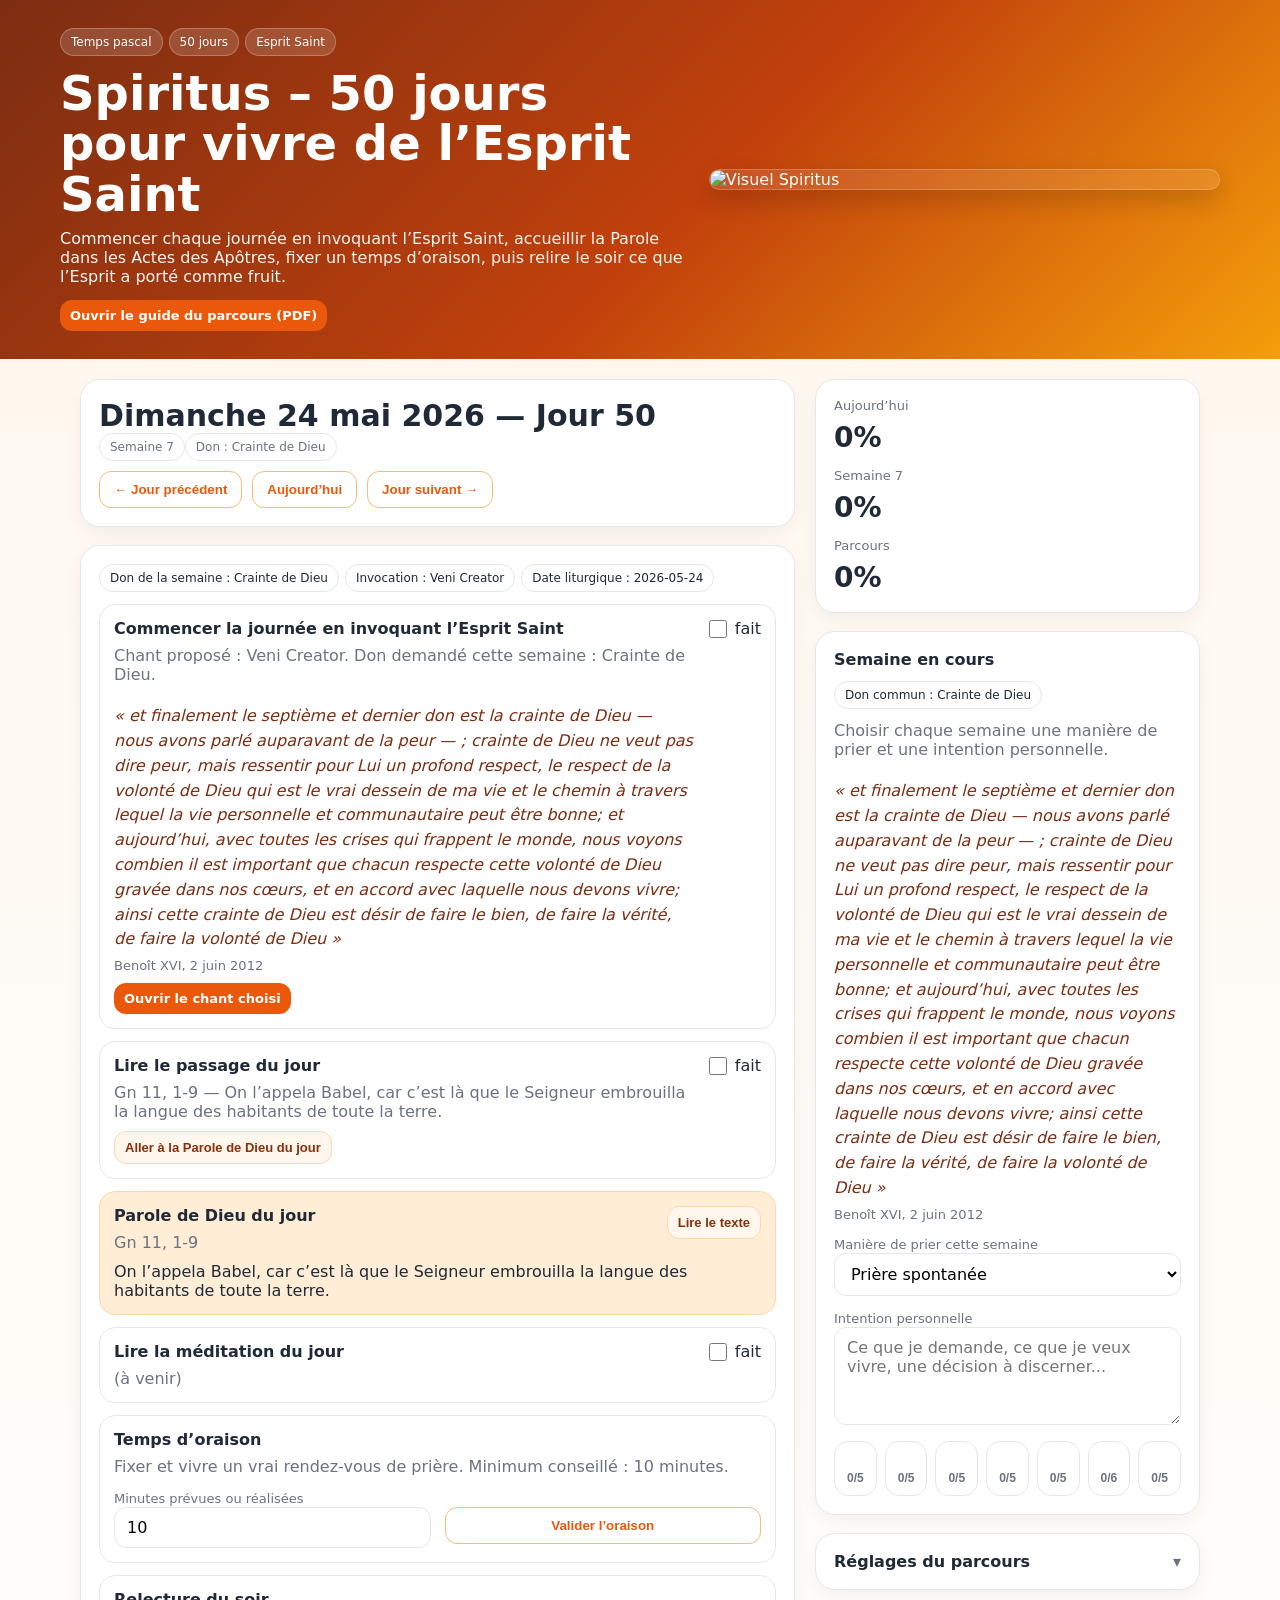
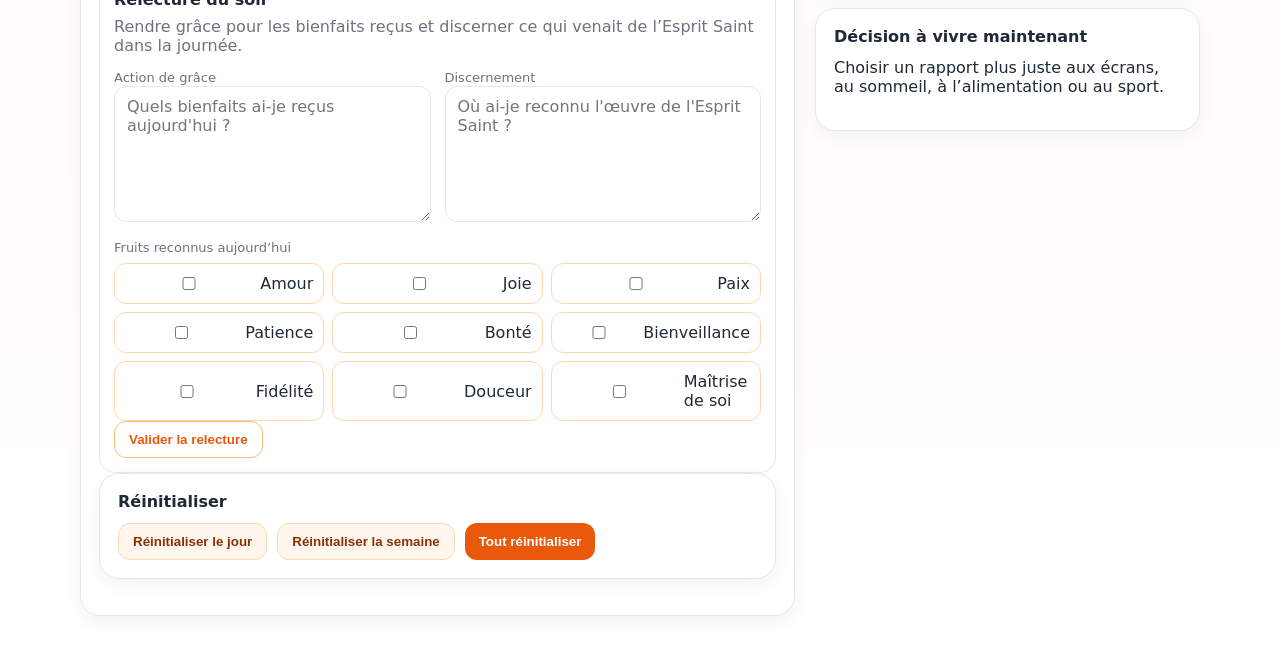
==== index.html @ 3f312745 "Lancement Spiritus" ====
<!DOCTYPE html>
<html lang="fr">
<head>
  <meta charset="UTF-8" />
  <meta name="viewport" content="width=device-width, initial-scale=1.0" />
  <title>Spiritus – 50 jours pour vivre de l’Esprit Saint</title>
  <link rel="stylesheet" href="style.css" />
</head>
<body>
  <header class="hero">
    <div class="hero-inner">
      <div class="hero-copy">
        <div class="badges">
          <span class="badge hero-badge">Temps pascal</span>
          <span class="badge hero-badge">50 jours</span>
          <span class="badge hero-badge">Esprit Saint</span>
        </div>
        <h1>Spiritus – 50 jours pour vivre de l’Esprit Saint</h1>
        <p>Commencer chaque journée en invoquant l’Esprit Saint, accueillir la Parole dans les Actes des Apôtres, fixer un temps d’oraison, puis relire le soir ce que l’Esprit a porté comme fruit.</p>
        <div class="hero-actions">
          <a class="inline-link" href="guide-spiritus.pdf" target="_blank" rel="noopener">Ouvrir le guide du parcours (PDF)</a>
        </div>
      </div>
      <img class="hero-image" src="spiritus-cover.png" alt="Visuel Spiritus" />
    </div>
  </header>

  <main class="page">
    <div class="layout">
      <section>
        <div class="card">
          <div class="topbar">
            <div>
              <h2 id="dateTitle">Dimanche 5 avril 2026 — Jour 1</h2>
              <div id="dayMeta" class="muted"></div>
            </div>
            <div class="nav">
              <button class="secondary" id="prevBtn" type="button">← Jour précédent</button>
              <button class="secondary" id="todayBtn" type="button">Aujourd’hui</button>
              <button class="secondary" id="nextBtn" type="button">Jour suivant →</button>
            </div>
          </div>
        </div>

        <div class="card">
          <div id="weekBadges" class="badges"></div>

          <div class="task">
            <div class="taskhead">
              <div class="grow">
                <div class="task-title">Commencer la journée en invoquant l’Esprit Saint</div>
                <p id="invocationText"></p>
                <div id="giftQuoteInvocation" class="gift-quote-box"></div>
                <div class="task-actions">
                  <a id="chantLink" class="inline-link" href="chant.html" target="_blank" rel="noopener">Ouvrir le chant choisi</a>
                </div>
              </div>
              <label class="checkline fixed-check"><input type="checkbox" id="invocationDone" /> <span>fait</span></label>
            </div>
          </div>

          <div class="task">
            <div class="taskhead">
              <div class="grow">
                <div class="task-title">Lire le passage du jour</div>
                <p id="readingPreview"></p>
              </div>
              <label class="checkline fixed-check"><input type="checkbox" id="actsRead" /> <span>fait</span></label>
            </div>
            <div class="task-actions">
              <button id="scrollToReadingBtn" class="ghost small" type="button">Aller à la Parole de Dieu du jour</button>
            </div>
          </div>

          <div class="task scripture" id="readingSection">
            <div class="taskhead">
              <div>
                <div class="task-title">Parole de Dieu du jour</div>
                <p id="readingRef"></p>
              </div>
              <button id="toggleTextBtn" class="ghost small" type="button">Lire le texte</button>
            </div>
            <div id="readingExcerpt" class="reading-excerpt"></div>
            <div id="readingFull" class="scripture-full hidden"></div>
          </div>

          <div class="task">
            <div class="taskhead">
              <div class="grow">
                <div class="task-title">Lire la méditation du jour</div>
                <p id="meditationText"></p>
              </div>
              <label class="checkline fixed-check"><input type="checkbox" id="meditationRead" /> <span>fait</span></label>
            </div>
          </div>

          <div class="task">
            <div class="task-title">Temps d’oraison</div>
            <p>Fixer et vivre un vrai rendez-vous de prière. Minimum conseillé : 10 minutes.</p>
            <div class="two">
              <div>
                <label class="label" for="prayerMinutes">Minutes prévues ou réalisées</label>
                <input type="number" min="1" id="prayerMinutes" />
              </div>
              <div>
                <label class="label">&nbsp;</label>
                <button id="prayerDoneBtn" class="secondary full" type="button">Valider l’oraison</button>
              </div>
            </div>
          </div>

          <div class="task">
            <div class="task-title">Relecture du soir</div>
            <p>Rendre grâce pour les bienfaits reçus et discerner ce qui venait de l’Esprit Saint dans la journée.</p>
            <div class="two">
              <div>
                <label class="label" for="gratitude">Action de grâce</label>
                <textarea id="gratitude" rows="6" placeholder="Quels bienfaits ai-je reçus aujourd'hui ?"></textarea>
              </div>
              <div>
                <label class="label" for="spiritDiscernment">Discernement</label>
                <textarea id="spiritDiscernment" rows="6" placeholder="Où ai-je reconnu l'œuvre de l'Esprit Saint ?"></textarea>
              </div>
            </div>

            <div class="fruits-wrap">
              <div class="label">Fruits reconnus aujourd’hui</div>
              <div id="fruitsBox" class="fruits-grid"></div>
            </div>

            <button id="reviewDoneBtn" class="secondary" type="button">Valider la relecture</button>
          </div>

          <div id="fridayCard" class="card hidden"></div>

          <div class="card">
            <div class="task-title">Réinitialiser</div>
            <div class="nav top-space">
              <button id="resetDayBtn" class="ghost" type="button">Réinitialiser le jour</button>
              <button id="resetWeekBtn" class="ghost" type="button">Réinitialiser la semaine</button>
              <button id="resetAllBtn" type="button">Tout réinitialiser</button>
            </div>
          </div>
        </div>
      </section>

      <aside>
        <div class="card stats">
          <div class="stat">
            <div class="label">Aujourd’hui</div>
            <strong id="dayProgress">0%</strong>
          </div>
          <div class="stat">
            <div class="label" id="weekLabel">Semaine 1</div>
            <strong id="weekProgress">0%</strong>
          </div>
          <div class="stat">
            <div class="label">Parcours</div>
            <strong id="overallProgress">0%</strong>
          </div>
        </div>

        <div class="card">
          <div class="task-title">Semaine en cours</div>
          <div id="weekSummary" class="top-space"></div>
          <div id="giftQuoteWeek" class="gift-quote-box"></div>
          <div class="top-space">
            <label class="label" for="weekPrayerStyle">Manière de prier cette semaine</label>
            <select id="weekPrayerStyle"></select>
          </div>
          <div class="top-space">
            <label class="label" for="weekIntention">Intention personnelle</label>
            <textarea id="weekIntention" rows="4" placeholder="Ce que je demande, ce que je veux vivre, une décision à discerner..."></textarea>
          </div>
          <div class="week-grid top-space" id="weekGrid"></div>
        </div>

        <details class="card settings-details">
          <summary class="settings-summary">Réglages du parcours</summary>
          <div class="setting-note top-space">La date de début est fixée au dimanche de Pâques : 5 avril 2026.</div>
          <div class="top-space">
            <label class="label" for="defaultInvocation">Invocation de départ</label>
            <select id="defaultInvocation"></select>
          </div>
          <div class="top-space">
            <label class="label" for="fridayPenance">Pénitence du vendredi</label>
            <textarea id="fridayPenance" rows="4"></textarea>
          </div>
          <div class="top-space">
            <label class="label" for="postLentResolution">Résolution d’après-Carême</label>
            <textarea id="postLentResolution" rows="4"></textarea>
          </div>
          <div class="top-space">
            <a class="inline-link" href="guide-spiritus.pdf" target="_blank" rel="noopener">Ouvrir le guide du parcours (PDF)</a>
          </div>
        </details>

        <div class="card">
          <div class="task-title">Décision à vivre maintenant</div>
          <p id="resolutionText" class="top-space"></p>
        </div>
      </aside>
    </div>
  </main>

  <script src="spiritusContent.js"></script>
  <script src="app.js"></script>
</body>
</html>
---- style.css ----
:root{--ink:#1f2937;--muted:#6b7280;--line:#e5e7eb;--brand:#8a2f0a;--brand-2:#ea580c;--soft:#ffedd5;--ok:#166534;--ok-bg:#dcfce7;--warn:#92400e;--warn-bg:#fef3c7}
*{box-sizing:border-box}html{scroll-behavior:smooth}
body{margin:0;font-family:Inter,ui-sans-serif,system-ui,-apple-system,BlinkMacSystemFont,"Segoe UI",sans-serif;color:var(--ink);background:linear-gradient(180deg,#fff7ed 0%,#ffffff 100%)}
.hero{background:linear-gradient(135deg,#7c2d12 0%, #c2410c 55%, #f59e0b 100%);color:white;padding:28px 20px}
.hero-inner,.page{max-width:1160px;margin:0 auto}
.hero-inner{display:grid;grid-template-columns:1.1fr .9fr;gap:24px;align-items:center}
.hero-copy h1{margin:12px 0 10px;font-size:clamp(30px,5vw,48px);line-height:1.05}
.hero-copy p{margin:0;max-width:760px;opacity:.95}
.hero-image{width:100%;max-height:320px;object-fit:cover;border-radius:26px;border:1px solid rgba(255,255,255,.2);box-shadow:0 10px 25px rgba(0,0,0,.18);background:rgba(255,255,255,.1)}
.hero-actions{margin-top:14px}
.page{padding:20px}
.layout{display:grid;grid-template-columns:1.3fr .7fr;gap:20px}
@media (max-width:980px){.hero-inner{grid-template-columns:1fr}.layout{grid-template-columns:1fr}.hero-image{max-height:none}}
.card{background:#fff;border:1px solid var(--line);border-radius:20px;box-shadow:0 6px 18px rgba(15,23,42,.05);padding:18px;margin-bottom:18px}
h2{margin:0;font-size:30px}.stats{display:grid;gap:14px}.stat strong{display:block;font-size:28px;margin-top:8px}.label{font-size:13px;color:var(--muted)}
.topbar{display:flex;gap:10px;flex-wrap:wrap;align-items:center;justify-content:space-between}.nav{display:flex;gap:10px;flex-wrap:wrap}
button,.inline-link{border:none;background:var(--brand-2);color:#fff;padding:10px 14px;border-radius:12px;cursor:pointer;font-weight:600;text-decoration:none;display:inline-block}
button.secondary{background:white;color:var(--brand-2);border:1px solid #fdba74}
button.ghost{background:#fff7ed;color:var(--brand);border:1px solid #fed7aa}
button.small,.inline-link{padding:8px 10px;font-size:13px}
button.full{width:100%}
.badges{display:flex;flex-wrap:wrap;gap:6px}
.badge{display:inline-block;padding:6px 10px;border-radius:999px;border:1px solid var(--line);background:#fff;font-size:12px}
.hero-badge{background:rgba(255,255,255,.15);border-color:rgba(255,255,255,.25);color:white}
.badge.warn{background:var(--warn-bg); color:var(--warn); border-color:#fcd34d}
.badge.ok{background:var(--ok-bg); color:var(--ok); border-color:#86efac}
.task{border:1px solid var(--line);border-radius:16px;padding:14px;margin-top:12px;background:#fff}
.taskhead{display:flex;gap:14px;align-items:flex-start;justify-content:space-between}
.task-title{font-weight:700}.task p{margin:8px 0 0;color:var(--muted)}.task-actions{margin-top:10px}
.grow{flex:1;min-width:0}
.scripture{background:var(--soft);border:1px solid #fed7aa}
.reading-excerpt{margin-top:10px}
.scripture-full{white-space:pre-wrap;background:#fff;border:1px solid var(--line);border-radius:14px;padding:14px;margin-top:12px;line-height:1.65}
.hidden{display:none!important}
textarea,input,select{width:100%;border:1px solid var(--line);border-radius:12px;padding:10px 12px;font:inherit;background:#fff}
.two{display:grid;grid-template-columns:1fr 1fr;gap:14px;margin-top:12px}
@media (max-width:700px){.two{grid-template-columns:1fr}}
.week-grid{display:grid;grid-template-columns:repeat(7,1fr);gap:8px}
.daychip{border:1px solid var(--line);border-radius:14px;background:#fff;padding:10px 8px;text-align:center;cursor:pointer}
.daychip.active{background:#fff7ed;border-color:#fb923c}
.muted{color:var(--muted)}.top-space{margin-top:12px}
.fruits-wrap{margin-top:14px}
.fruits-grid{display:grid;grid-template-columns:repeat(auto-fit,minmax(180px,1fr));gap:8px;margin-top:8px}
.fruit-item{border:1px solid #fed7aa;border-radius:12px;background:#fff;padding:10px;display:flex;gap:8px;align-items:center}
.fruit-item.active{background:#fff7ed}
.checkline{display:flex;gap:8px;align-items:center;white-space:nowrap}
.fixed-check input[type="checkbox"]{width:18px;height:18px;min-width:18px;min-height:18px;flex:0 0 18px;margin:0}
.setting-note{color:var(--muted);font-size:14px;background:#f9fafb;border:1px solid var(--line);border-radius:12px;padding:10px 12px}
.settings-summary{cursor:pointer;font-weight:700;list-style:none}.settings-summary::-webkit-details-marker{display:none}.settings-summary::after{content:"▾";float:right;color:var(--muted)}.settings-details[open] .settings-summary::after{content:"▴"}
.gift-quote-box{margin-top:12px;padding-top:8px}
.gift-quote{font-style:italic;line-height:1.55;color:#7c2d12}
.gift-ref{display:block;margin-top:6px;color:var(--muted);font-size:13px}
.chant-page{max-width:1000px;margin:0 auto;padding:24px}
.chant-card{background:#fff;border:1px solid var(--line);border-radius:20px;padding:18px;box-shadow:0 6px 18px rgba(15,23,42,.05)}
.chant-image{width:100%;border-radius:16px;border:1px solid var(--line)}
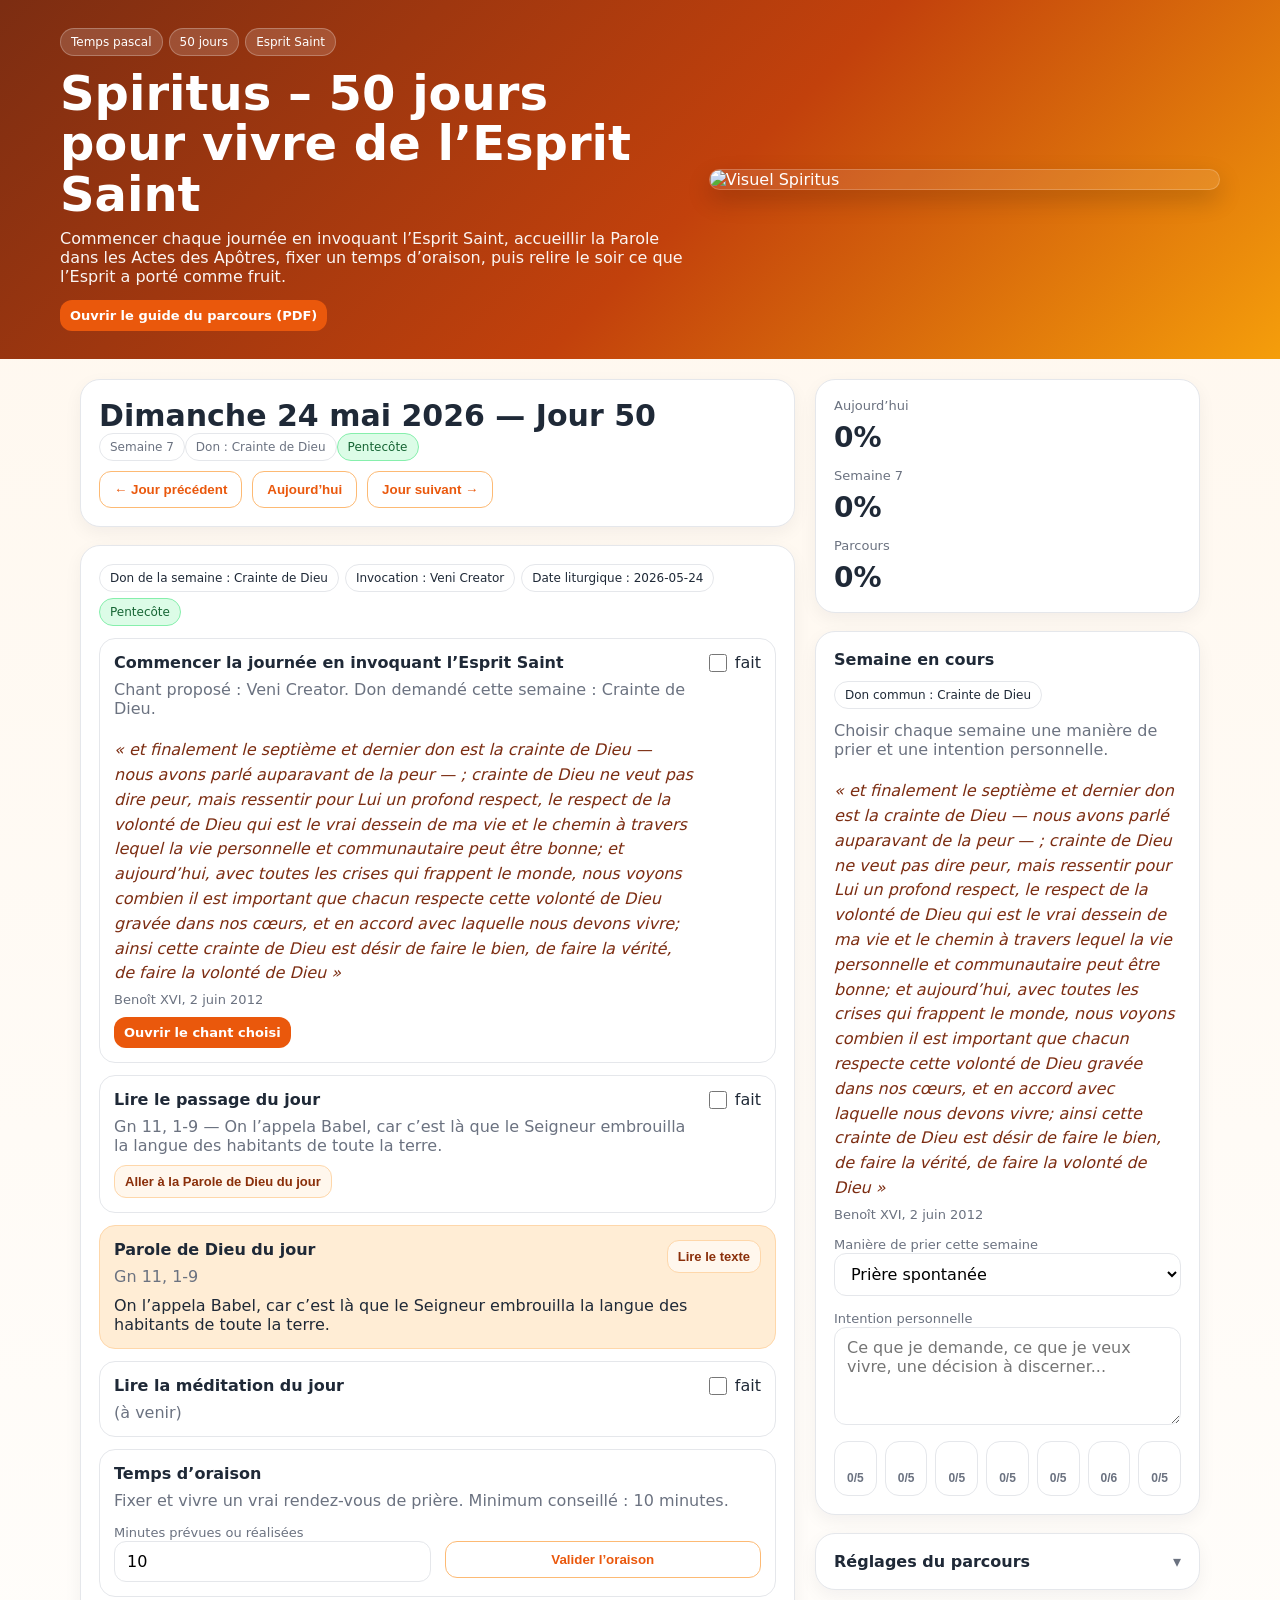
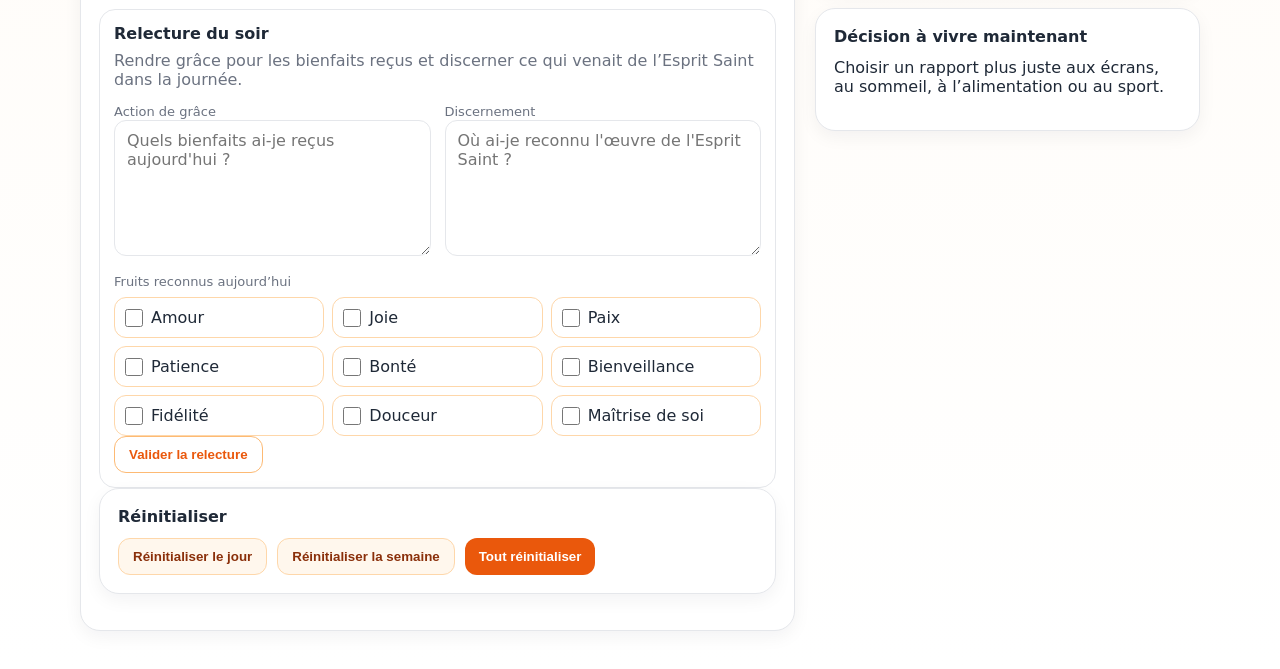
==== commit ef821f13: "Version Beta améliorée" ====
--- a/index.html
+++ b/index.html
@@ -203,6 +203,17 @@
     </div>
   </main>
 
+  <div id="confirmModal" class="modal hidden" aria-hidden="true">
+    <div class="modal-card" role="dialog" aria-modal="true" aria-labelledby="confirmModalTitle" aria-describedby="confirmModalText">
+      <h3 id="confirmModalTitle">Êtes-vous sûr ?</h3>
+      <p id="confirmModalText">Vous allez perdre toutes vos informations.</p>
+      <div class="modal-actions">
+        <button id="cancelResetBtn" class="secondary" type="button">Annuler</button>
+        <button id="confirmResetBtn" type="button">Tout réinitialiser</button>
+      </div>
+    </div>
+  </div>
+
   <script src="spiritusContent.js"></script>
   <script src="app.js"></script>
 </body>
--- a/style.css
+++ b/style.css
@@ -33,7 +33,8 @@
 .reading-excerpt{margin-top:10px}
 .scripture-full{white-space:pre-wrap;background:#fff;border:1px solid var(--line);border-radius:14px;padding:14px;margin-top:12px;line-height:1.65}
 .hidden{display:none!important}
-textarea,input,select{width:100%;border:1px solid var(--line);border-radius:12px;padding:10px 12px;font:inherit;background:#fff}
+textarea,select,input:not([type="checkbox"]){width:100%;border:1px solid var(--line);border-radius:12px;padding:10px 12px;font:inherit;background:#fff}
+input[type="checkbox"]{width:18px;height:18px;min-width:18px;min-height:18px;margin:0}
 .two{display:grid;grid-template-columns:1fr 1fr;gap:14px;margin-top:12px}
 @media (max-width:700px){.two{grid-template-columns:1fr}}
 .week-grid{display:grid;grid-template-columns:repeat(7,1fr);gap:8px}
@@ -41,9 +42,10 @@
 .daychip.active{background:#fff7ed;border-color:#fb923c}
 .muted{color:var(--muted)}.top-space{margin-top:12px}
 .fruits-wrap{margin-top:14px}
-.fruits-grid{display:grid;grid-template-columns:repeat(auto-fit,minmax(180px,1fr));gap:8px;margin-top:8px}
-.fruit-item{border:1px solid #fed7aa;border-radius:12px;background:#fff;padding:10px;display:flex;gap:8px;align-items:center}
+.fruits-grid{display:grid;grid-template-columns:repeat(auto-fit,minmax(180px,1fr));gap:8px;margin-top:8px;align-items:stretch}
+.fruit-item{border:1px solid #fed7aa;border-radius:12px;background:#fff;padding:10px;display:flex;gap:8px;align-items:center;width:100%;min-width:0;justify-content:flex-start}
 .fruit-item.active{background:#fff7ed}
+.fruit-item span{min-width:0;overflow-wrap:anywhere;word-break:break-word}
 .checkline{display:flex;gap:8px;align-items:center;white-space:nowrap}
 .fixed-check input[type="checkbox"]{width:18px;height:18px;min-width:18px;min-height:18px;flex:0 0 18px;margin:0}
 .setting-note{color:var(--muted);font-size:14px;background:#f9fafb;border:1px solid var(--line);border-radius:12px;padding:10px 12px}
@@ -54,3 +56,11 @@
 .chant-page{max-width:1000px;margin:0 auto;padding:24px}
 .chant-card{background:#fff;border:1px solid var(--line);border-radius:20px;padding:18px;box-shadow:0 6px 18px rgba(15,23,42,.05)}
 .chant-image{width:100%;border-radius:16px;border:1px solid var(--line)}
+
+.modal{position:fixed;inset:0;background:rgba(15,23,42,.45);display:flex;align-items:center;justify-content:center;padding:20px;z-index:2000}
+.modal-card{width:min(100%,420px);background:#fff;border-radius:22px;padding:22px;box-shadow:0 20px 60px rgba(15,23,42,.25);border:1px solid var(--line)}
+.modal-card h3{margin:0 0 10px;font-size:24px}
+.modal-card p{margin:0;color:var(--ink);line-height:1.5}
+.modal-actions{display:flex;justify-content:flex-end;gap:10px;margin-top:18px;flex-wrap:wrap}
+
+@media (max-width:640px){.fruits-grid{grid-template-columns:1fr}}
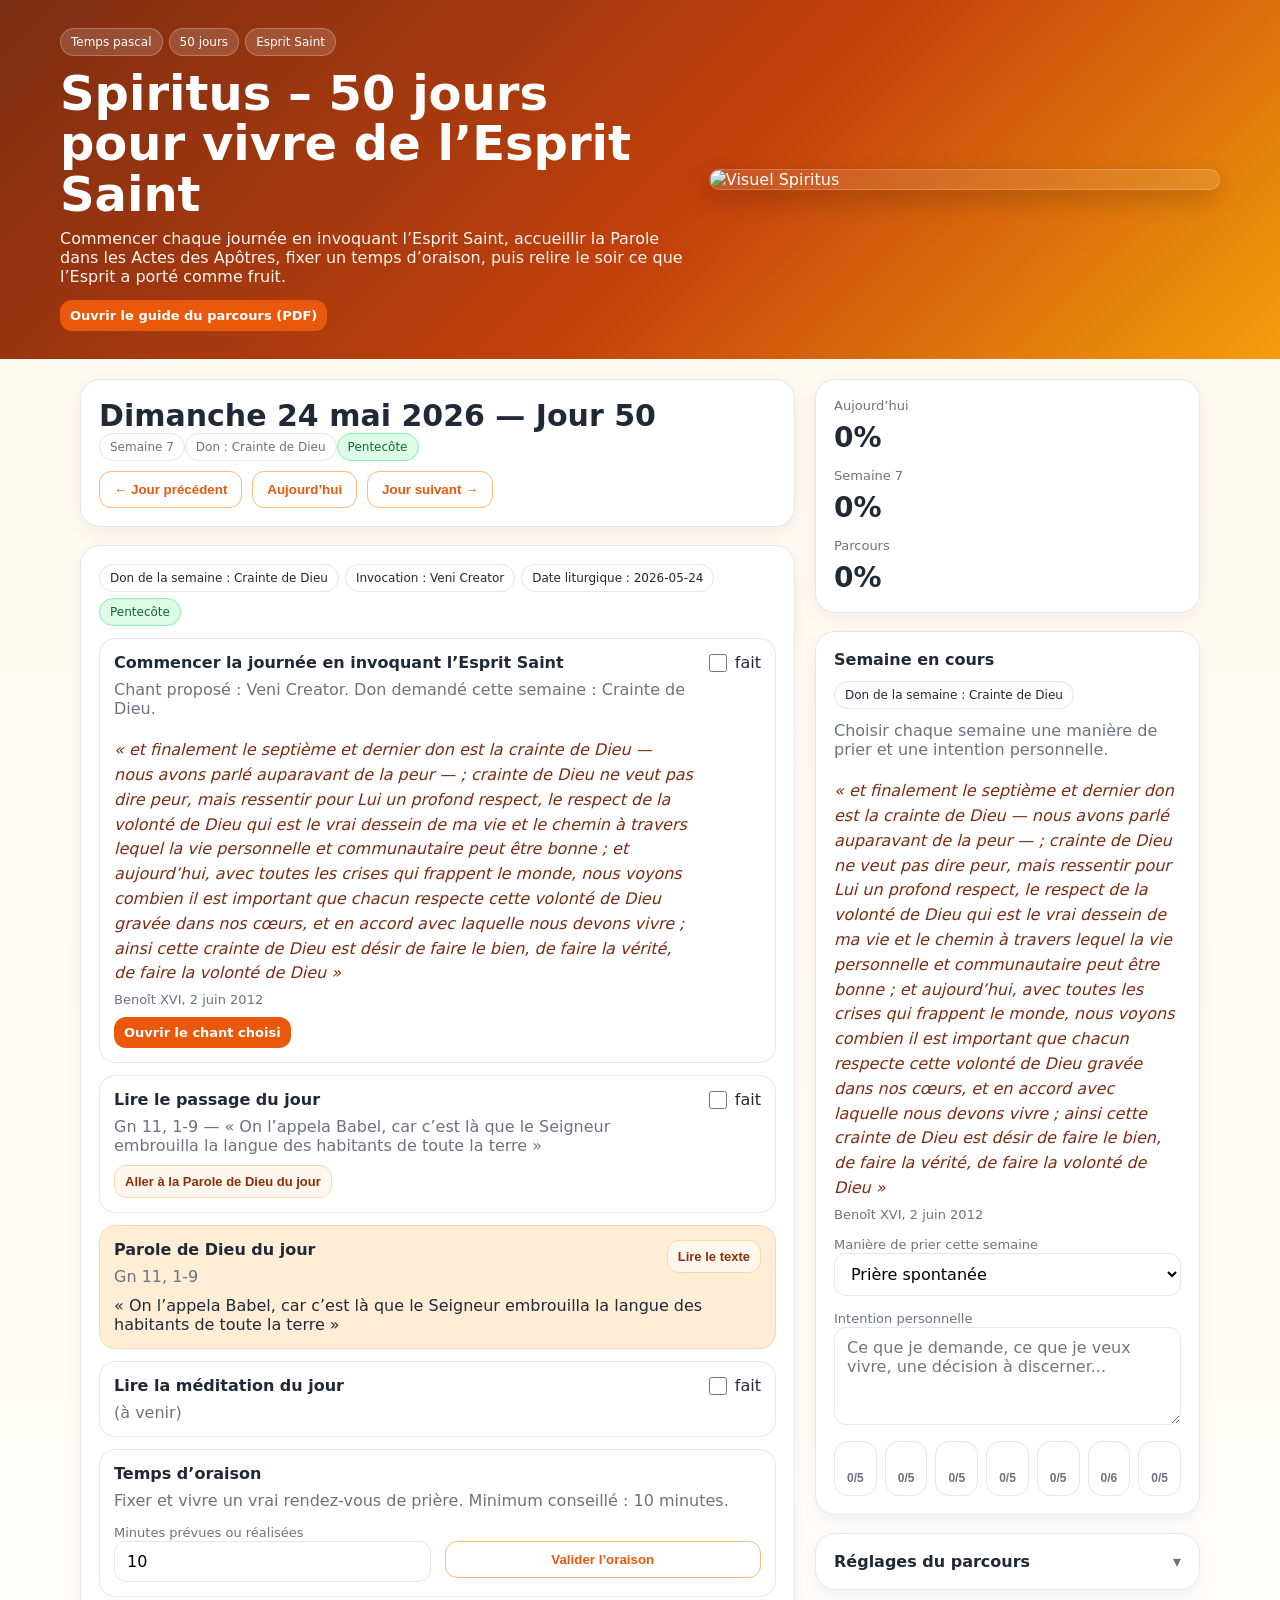
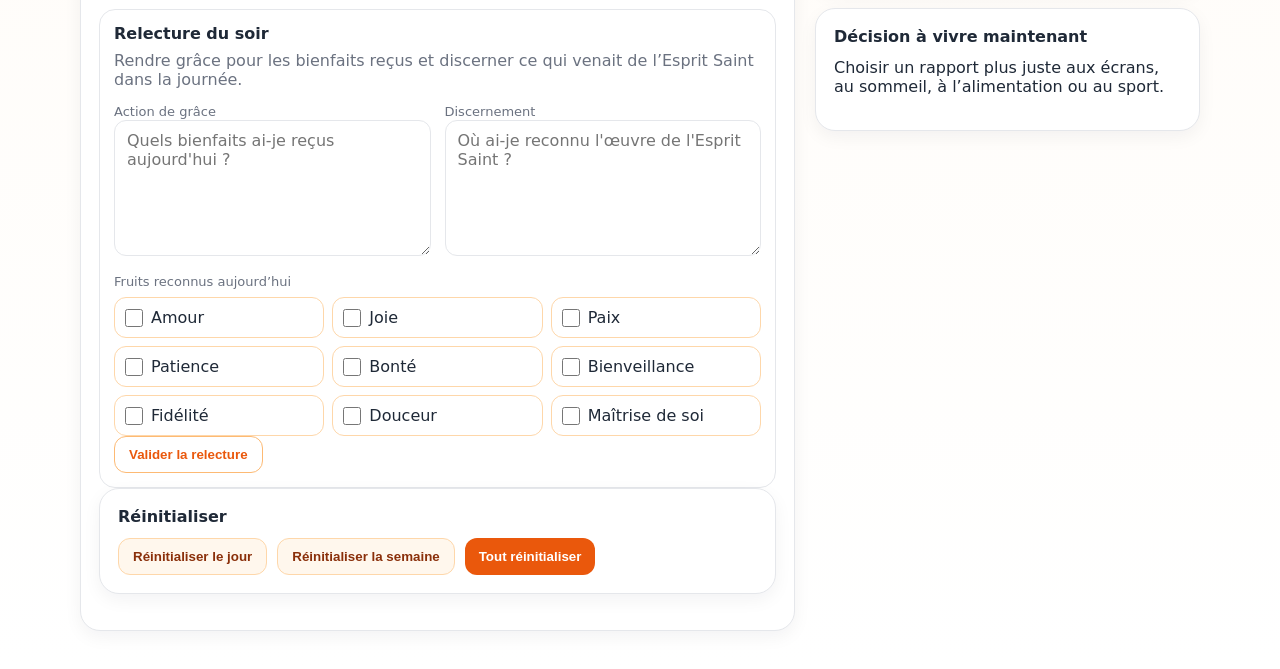
==== commit 2b6711d5: "Updates icones 2" ====
--- a/index.html
+++ b/index.html
@@ -5,6 +5,12 @@
   <meta name="viewport" content="width=device-width, initial-scale=1.0" />
   <title>Spiritus – 50 jours pour vivre de l’Esprit Saint</title>
   <link rel="stylesheet" href="style.css" />
+  <link rel="apple-touch-icon" href="apple-touch-icon.png">
+  <link rel="icon" type="image/png" sizes="64x64" href="favicon-64.png">
+  <link rel="manifest" href="manifest.json">
+  <link rel="apple-touch-icon" href="apple-touch-icon.png">
+  <link rel="icon" type="image/png" sizes="64x64" href="favicon-64.png">
+  <meta name="theme-color" content="#d94b1c">
 </head>
 <body>
   <header class="hero">
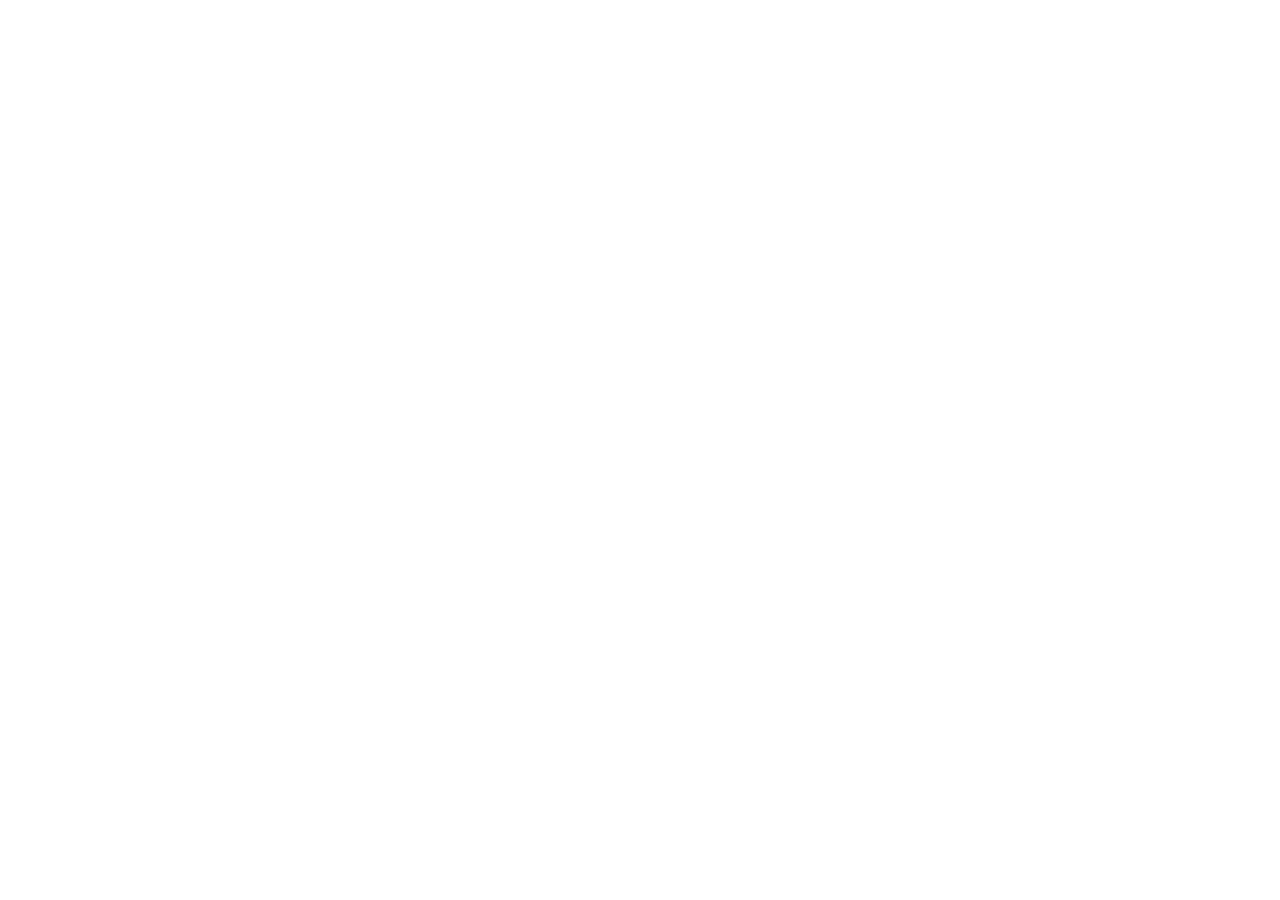
==== commit e9e13faf: "Update index" ====
--- a/index.html
+++ b/index.html
@@ -1,226 +1,42 @@
 <!DOCTYPE html>
 <html lang="fr">
 <head>
-  <meta charset="UTF-8" />
-  <meta name="viewport" content="width=device-width, initial-scale=1.0" />
-  <title>Spiritus – 50 jours pour vivre de l’Esprit Saint</title>
-  <link rel="stylesheet" href="style.css" />
+  <meta charset="UTF-8">
+  <meta name="viewport" content="width=device-width, initial-scale=1.0">
+  <title>Spiritus</title>
+
+  <!-- PWA -->
+  <link rel="manifest" href="manifest.json">
+  <meta name="theme-color" content="#7b1c0a">
+
+  <!-- iOS -->
+  <meta name="apple-mobile-web-app-capable" content="yes">
+  <meta name="apple-mobile-web-app-status-bar-style" content="black-translucent">
   <link rel="apple-touch-icon" href="apple-touch-icon.png">
+
+  <!-- Favicons -->
   <link rel="icon" type="image/png" sizes="64x64" href="favicon-64.png">
-  <link rel="manifest" href="manifest.json">
-  <link rel="apple-touch-icon" href="apple-touch-icon.png">
-  <link rel="icon" type="image/png" sizes="64x64" href="favicon-64.png">
-  <meta name="theme-color" content="#d94b1c">
+
+  <!-- Splash screens iPhone -->
+  <link rel="apple-touch-startup-image" href="apple-splash-1179x2556.png" media="(device-width: 393px) and (device-height: 852px) and (-webkit-device-pixel-ratio: 3)">
+  <link rel="apple-touch-startup-image" href="apple-splash-1290x2796.png" media="(device-width: 430px) and (device-height: 932px) and (-webkit-device-pixel-ratio: 3)">
+  <link rel="apple-touch-startup-image" href="apple-splash-1170x2532.png" media="(device-width: 390px) and (device-height: 844px) and (-webkit-device-pixel-ratio: 3)">
+  <link rel="apple-touch-startup-image" href="apple-splash-1125x2436.png" media="(device-width: 375px) and (device-height: 812px) and (-webkit-device-pixel-ratio: 3)">
+  <link rel="apple-touch-startup-image" href="apple-splash-1242x2688.png" media="(device-width: 414px) and (device-height: 896px) and (-webkit-device-pixel-ratio: 3)">
+  <link rel="apple-touch-startup-image" href="apple-splash-828x1792.png" media="(device-width: 414px) and (device-height: 896px) and (-webkit-device-pixel-ratio: 2)">
+  <link rel="apple-touch-startup-image" href="apple-splash-750x1334.png" media="(device-width: 375px) and (device-height: 667px) and (-webkit-device-pixel-ratio: 2)">
+
+  <!-- Styles -->
+  <link rel="stylesheet" href="style.css">
 </head>
+
 <body>
-  <header class="hero">
-    <div class="hero-inner">
-      <div class="hero-copy">
-        <div class="badges">
-          <span class="badge hero-badge">Temps pascal</span>
-          <span class="badge hero-badge">50 jours</span>
-          <span class="badge hero-badge">Esprit Saint</span>
-        </div>
-        <h1>Spiritus – 50 jours pour vivre de l’Esprit Saint</h1>
-        <p>Commencer chaque journée en invoquant l’Esprit Saint, accueillir la Parole dans les Actes des Apôtres, fixer un temps d’oraison, puis relire le soir ce que l’Esprit a porté comme fruit.</p>
-        <div class="hero-actions">
-          <a class="inline-link" href="guide-spiritus.pdf" target="_blank" rel="noopener">Ouvrir le guide du parcours (PDF)</a>
-        </div>
-      </div>
-      <img class="hero-image" src="spiritus-cover.png" alt="Visuel Spiritus" />
-    </div>
-  </header>
 
-  <main class="page">
-    <div class="layout">
-      <section>
-        <div class="card">
-          <div class="topbar">
-            <div>
-              <h2 id="dateTitle">Dimanche 5 avril 2026 — Jour 1</h2>
-              <div id="dayMeta" class="muted"></div>
-            </div>
-            <div class="nav">
-              <button class="secondary" id="prevBtn" type="button">← Jour précédent</button>
-              <button class="secondary" id="todayBtn" type="button">Aujourd’hui</button>
-              <button class="secondary" id="nextBtn" type="button">Jour suivant →</button>
-            </div>
-          </div>
-        </div>
+  <div id="app"></div>
 
-        <div class="card">
-          <div id="weekBadges" class="badges"></div>
-
-          <div class="task">
-            <div class="taskhead">
-              <div class="grow">
-                <div class="task-title">Commencer la journée en invoquant l’Esprit Saint</div>
-                <p id="invocationText"></p>
-                <div id="giftQuoteInvocation" class="gift-quote-box"></div>
-                <div class="task-actions">
-                  <a id="chantLink" class="inline-link" href="chant.html" target="_blank" rel="noopener">Ouvrir le chant choisi</a>
-                </div>
-              </div>
-              <label class="checkline fixed-check"><input type="checkbox" id="invocationDone" /> <span>fait</span></label>
-            </div>
-          </div>
-
-          <div class="task">
-            <div class="taskhead">
-              <div class="grow">
-                <div class="task-title">Lire le passage du jour</div>
-                <p id="readingPreview"></p>
-              </div>
-              <label class="checkline fixed-check"><input type="checkbox" id="actsRead" /> <span>fait</span></label>
-            </div>
-            <div class="task-actions">
-              <button id="scrollToReadingBtn" class="ghost small" type="button">Aller à la Parole de Dieu du jour</button>
-            </div>
-          </div>
-
-          <div class="task scripture" id="readingSection">
-            <div class="taskhead">
-              <div>
-                <div class="task-title">Parole de Dieu du jour</div>
-                <p id="readingRef"></p>
-              </div>
-              <button id="toggleTextBtn" class="ghost small" type="button">Lire le texte</button>
-            </div>
-            <div id="readingExcerpt" class="reading-excerpt"></div>
-            <div id="readingFull" class="scripture-full hidden"></div>
-          </div>
-
-          <div class="task">
-            <div class="taskhead">
-              <div class="grow">
-                <div class="task-title">Lire la méditation du jour</div>
-                <p id="meditationText"></p>
-              </div>
-              <label class="checkline fixed-check"><input type="checkbox" id="meditationRead" /> <span>fait</span></label>
-            </div>
-          </div>
-
-          <div class="task">
-            <div class="task-title">Temps d’oraison</div>
-            <p>Fixer et vivre un vrai rendez-vous de prière. Minimum conseillé : 10 minutes.</p>
-            <div class="two">
-              <div>
-                <label class="label" for="prayerMinutes">Minutes prévues ou réalisées</label>
-                <input type="number" min="1" id="prayerMinutes" />
-              </div>
-              <div>
-                <label class="label">&nbsp;</label>
-                <button id="prayerDoneBtn" class="secondary full" type="button">Valider l’oraison</button>
-              </div>
-            </div>
-          </div>
-
-          <div class="task">
-            <div class="task-title">Relecture du soir</div>
-            <p>Rendre grâce pour les bienfaits reçus et discerner ce qui venait de l’Esprit Saint dans la journée.</p>
-            <div class="two">
-              <div>
-                <label class="label" for="gratitude">Action de grâce</label>
-                <textarea id="gratitude" rows="6" placeholder="Quels bienfaits ai-je reçus aujourd'hui ?"></textarea>
-              </div>
-              <div>
-                <label class="label" for="spiritDiscernment">Discernement</label>
-                <textarea id="spiritDiscernment" rows="6" placeholder="Où ai-je reconnu l'œuvre de l'Esprit Saint ?"></textarea>
-              </div>
-            </div>
-
-            <div class="fruits-wrap">
-              <div class="label">Fruits reconnus aujourd’hui</div>
-              <div id="fruitsBox" class="fruits-grid"></div>
-            </div>
-
-            <button id="reviewDoneBtn" class="secondary" type="button">Valider la relecture</button>
-          </div>
-
-          <div id="fridayCard" class="card hidden"></div>
-
-          <div class="card">
-            <div class="task-title">Réinitialiser</div>
-            <div class="nav top-space">
-              <button id="resetDayBtn" class="ghost" type="button">Réinitialiser le jour</button>
-              <button id="resetWeekBtn" class="ghost" type="button">Réinitialiser la semaine</button>
-              <button id="resetAllBtn" type="button">Tout réinitialiser</button>
-            </div>
-          </div>
-        </div>
-      </section>
-
-      <aside>
-        <div class="card stats">
-          <div class="stat">
-            <div class="label">Aujourd’hui</div>
-            <strong id="dayProgress">0%</strong>
-          </div>
-          <div class="stat">
-            <div class="label" id="weekLabel">Semaine 1</div>
-            <strong id="weekProgress">0%</strong>
-          </div>
-          <div class="stat">
-            <div class="label">Parcours</div>
-            <strong id="overallProgress">0%</strong>
-          </div>
-        </div>
-
-        <div class="card">
-          <div class="task-title">Semaine en cours</div>
-          <div id="weekSummary" class="top-space"></div>
-          <div id="giftQuoteWeek" class="gift-quote-box"></div>
-          <div class="top-space">
-            <label class="label" for="weekPrayerStyle">Manière de prier cette semaine</label>
-            <select id="weekPrayerStyle"></select>
-          </div>
-          <div class="top-space">
-            <label class="label" for="weekIntention">Intention personnelle</label>
-            <textarea id="weekIntention" rows="4" placeholder="Ce que je demande, ce que je veux vivre, une décision à discerner..."></textarea>
-          </div>
-          <div class="week-grid top-space" id="weekGrid"></div>
-        </div>
-
-        <details class="card settings-details">
-          <summary class="settings-summary">Réglages du parcours</summary>
-          <div class="setting-note top-space">La date de début est fixée au dimanche de Pâques : 5 avril 2026.</div>
-          <div class="top-space">
-            <label class="label" for="defaultInvocation">Invocation de départ</label>
-            <select id="defaultInvocation"></select>
-          </div>
-          <div class="top-space">
-            <label class="label" for="fridayPenance">Pénitence du vendredi</label>
-            <textarea id="fridayPenance" rows="4"></textarea>
-          </div>
-          <div class="top-space">
-            <label class="label" for="postLentResolution">Résolution d’après-Carême</label>
-            <textarea id="postLentResolution" rows="4"></textarea>
-          </div>
-          <div class="top-space">
-            <a class="inline-link" href="guide-spiritus.pdf" target="_blank" rel="noopener">Ouvrir le guide du parcours (PDF)</a>
-          </div>
-        </details>
-
-        <div class="card">
-          <div class="task-title">Décision à vivre maintenant</div>
-          <p id="resolutionText" class="top-space"></p>
-        </div>
-      </aside>
-    </div>
-  </main>
-
-  <div id="confirmModal" class="modal hidden" aria-hidden="true">
-    <div class="modal-card" role="dialog" aria-modal="true" aria-labelledby="confirmModalTitle" aria-describedby="confirmModalText">
-      <h3 id="confirmModalTitle">Êtes-vous sûr ?</h3>
-      <p id="confirmModalText">Vous allez perdre toutes vos informations.</p>
-      <div class="modal-actions">
-        <button id="cancelResetBtn" class="secondary" type="button">Annuler</button>
-        <button id="confirmResetBtn" type="button">Tout réinitialiser</button>
-      </div>
-    </div>
-  </div>
-
+  <!-- Scripts -->
   <script src="spiritusContent.js"></script>
   <script src="app.js"></script>
+
 </body>
 </html>
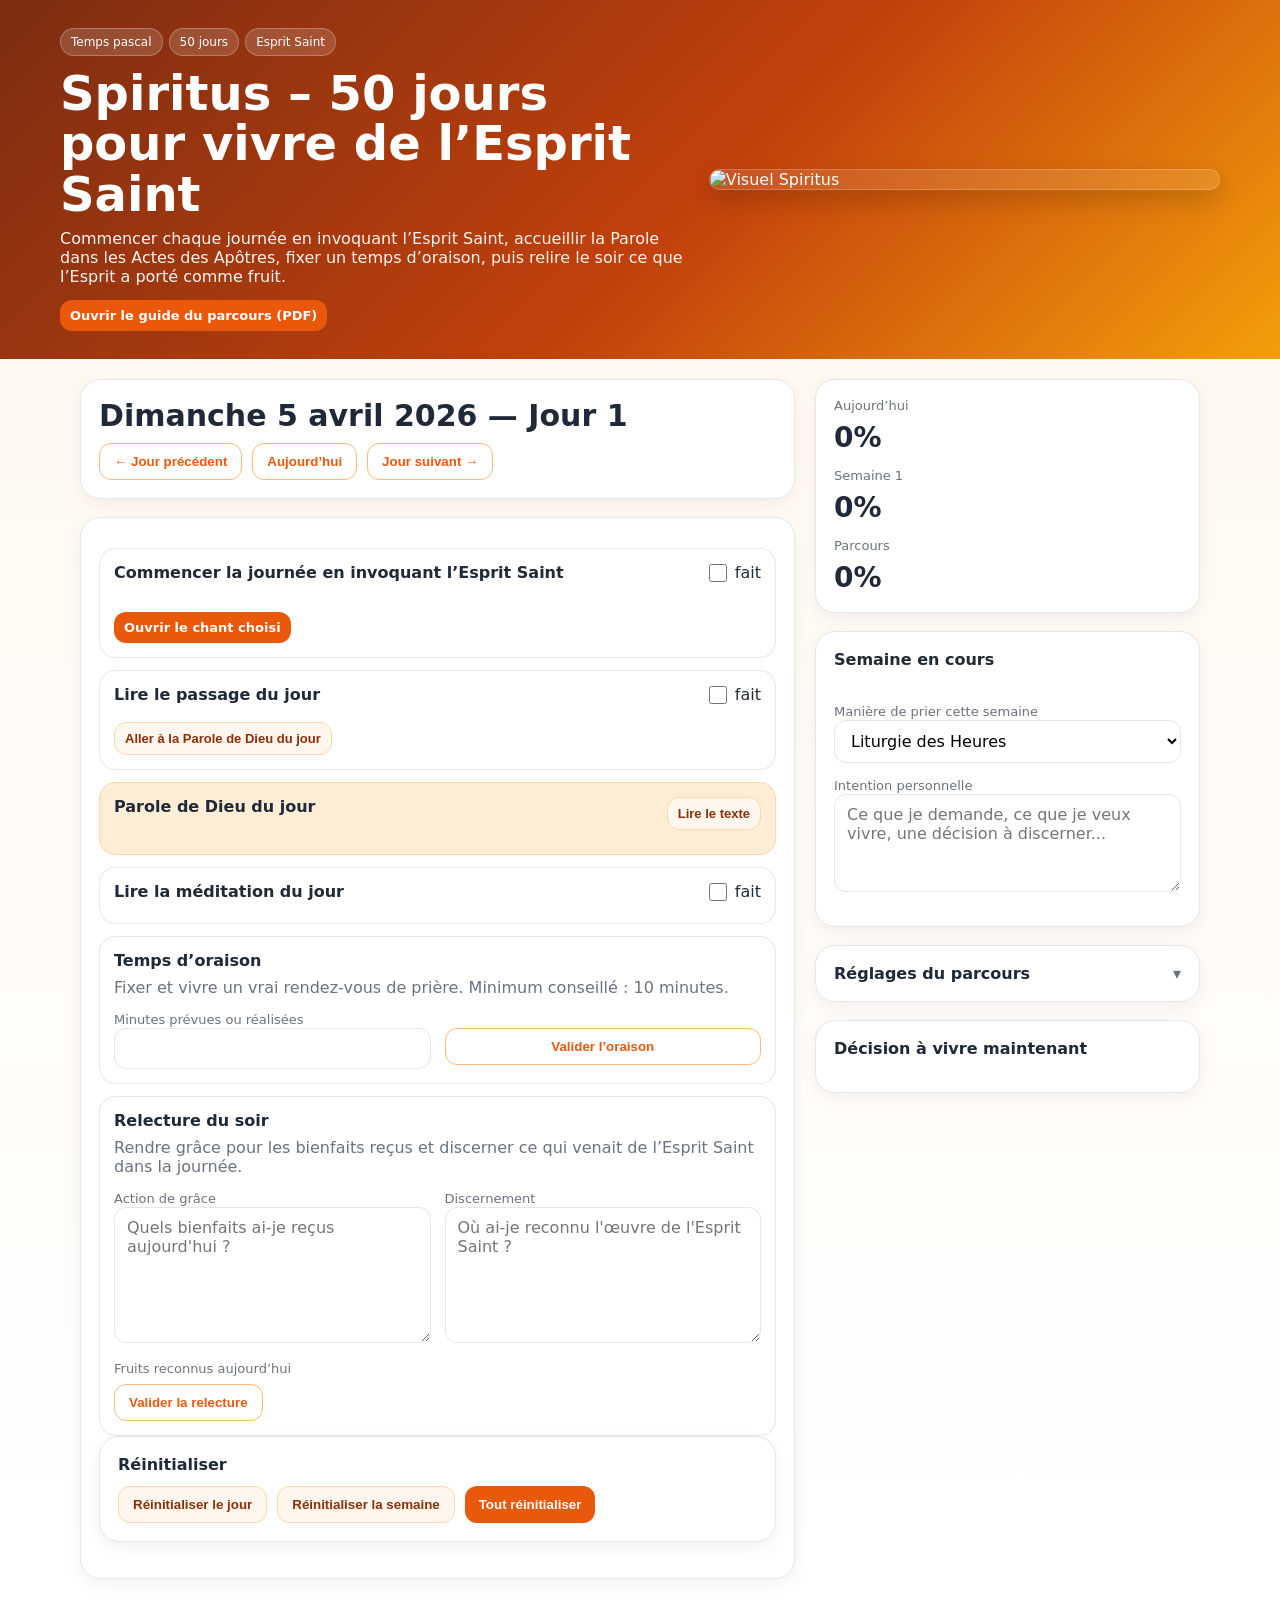
==== commit 5e63beb8: "Update index" ====
--- a/index.html
+++ b/index.html
@@ -1,23 +1,17 @@
 <!DOCTYPE html>
 <html lang="fr">
 <head>
-  <meta charset="UTF-8">
-  <meta name="viewport" content="width=device-width, initial-scale=1.0">
-  <title>Spiritus</title>
-
-  <!-- PWA -->
+  <meta charset="UTF-8" />
+  <meta name="viewport" content="width=device-width, initial-scale=1.0" />
+  <title>Spiritus – 50 jours pour vivre de l’Esprit Saint</title>
+
   <link rel="manifest" href="manifest.json">
   <meta name="theme-color" content="#7b1c0a">
-
-  <!-- iOS -->
   <meta name="apple-mobile-web-app-capable" content="yes">
   <meta name="apple-mobile-web-app-status-bar-style" content="black-translucent">
   <link rel="apple-touch-icon" href="apple-touch-icon.png">
-
-  <!-- Favicons -->
   <link rel="icon" type="image/png" sizes="64x64" href="favicon-64.png">
 
-  <!-- Splash screens iPhone -->
   <link rel="apple-touch-startup-image" href="apple-splash-1179x2556.png" media="(device-width: 393px) and (device-height: 852px) and (-webkit-device-pixel-ratio: 3)">
   <link rel="apple-touch-startup-image" href="apple-splash-1290x2796.png" media="(device-width: 430px) and (device-height: 932px) and (-webkit-device-pixel-ratio: 3)">
   <link rel="apple-touch-startup-image" href="apple-splash-1170x2532.png" media="(device-width: 390px) and (device-height: 844px) and (-webkit-device-pixel-ratio: 3)">
@@ -26,17 +20,206 @@
   <link rel="apple-touch-startup-image" href="apple-splash-828x1792.png" media="(device-width: 414px) and (device-height: 896px) and (-webkit-device-pixel-ratio: 2)">
   <link rel="apple-touch-startup-image" href="apple-splash-750x1334.png" media="(device-width: 375px) and (device-height: 667px) and (-webkit-device-pixel-ratio: 2)">
 
-  <!-- Styles -->
-  <link rel="stylesheet" href="style.css">
+  <link rel="stylesheet" href="style.css" />
 </head>
-
 <body>
-
-  <div id="app"></div>
-
-  <!-- Scripts -->
+  <header class="hero">
+    <div class="hero-inner">
+      <div class="hero-copy">
+        <div class="badges">
+          <span class="badge hero-badge">Temps pascal</span>
+          <span class="badge hero-badge">50 jours</span>
+          <span class="badge hero-badge">Esprit Saint</span>
+        </div>
+        <h1>Spiritus – 50 jours pour vivre de l’Esprit Saint</h1>
+        <p>Commencer chaque journée en invoquant l’Esprit Saint, accueillir la Parole dans les Actes des Apôtres, fixer un temps d’oraison, puis relire le soir ce que l’Esprit a porté comme fruit.</p>
+        <div class="hero-actions">
+          <a class="inline-link" href="guide-spiritus.pdf" target="_blank" rel="noopener">Ouvrir le guide du parcours (PDF)</a>
+        </div>
+      </div>
+      <img class="hero-image" src="spiritus-cover.png" alt="Visuel Spiritus" />
+    </div>
+  </header>
+
+  <main class="page">
+    <div class="layout">
+      <section>
+        <div class="card">
+          <div class="topbar">
+            <div>
+              <h2 id="dateTitle">Dimanche 5 avril 2026 — Jour 1</h2>
+              <div id="dayMeta" class="muted"></div>
+            </div>
+            <div class="nav">
+              <button class="secondary" id="prevBtn" type="button">← Jour précédent</button>
+              <button class="secondary" id="todayBtn" type="button">Aujourd’hui</button>
+              <button class="secondary" id="nextBtn" type="button">Jour suivant →</button>
+            </div>
+          </div>
+        </div>
+
+        <div class="card">
+          <div id="weekBadges" class="badges"></div>
+
+          <div class="task">
+            <div class="taskhead">
+              <div class="grow">
+                <div class="task-title">Commencer la journée en invoquant l’Esprit Saint</div>
+                <p id="invocationText"></p>
+                <div id="giftQuoteInvocation" class="gift-quote-box"></div>
+                <div class="task-actions">
+                  <a id="chantLink" class="inline-link" href="chant.html" target="_blank" rel="noopener">Ouvrir le chant choisi</a>
+                </div>
+              </div>
+              <label class="checkline fixed-check"><input type="checkbox" id="invocationDone" /> <span>fait</span></label>
+            </div>
+          </div>
+
+          <div class="task">
+            <div class="taskhead">
+              <div class="grow">
+                <div class="task-title">Lire le passage du jour</div>
+                <p id="readingPreview"></p>
+              </div>
+              <label class="checkline fixed-check"><input type="checkbox" id="actsRead" /> <span>fait</span></label>
+            </div>
+            <div class="task-actions">
+              <button id="scrollToReadingBtn" class="ghost small" type="button">Aller à la Parole de Dieu du jour</button>
+            </div>
+          </div>
+
+          <div class="task scripture" id="readingSection">
+            <div class="taskhead">
+              <div>
+                <div class="task-title">Parole de Dieu du jour</div>
+                <p id="readingRef"></p>
+              </div>
+              <button id="toggleTextBtn" class="ghost small" type="button">Lire le texte</button>
+            </div>
+            <div id="readingExcerpt" class="reading-excerpt"></div>
+            <div id="readingFull" class="scripture-full hidden"></div>
+          </div>
+
+          <div class="task">
+            <div class="taskhead">
+              <div class="grow">
+                <div class="task-title">Lire la méditation du jour</div>
+                <p id="meditationText"></p>
+              </div>
+              <label class="checkline fixed-check"><input type="checkbox" id="meditationRead" /> <span>fait</span></label>
+            </div>
+          </div>
+
+          <div class="task">
+            <div class="task-title">Temps d’oraison</div>
+            <p>Fixer et vivre un vrai rendez-vous de prière. Minimum conseillé : 10 minutes.</p>
+            <div class="two">
+              <div>
+                <label class="label" for="prayerMinutes">Minutes prévues ou réalisées</label>
+                <input type="number" min="1" id="prayerMinutes" />
+              </div>
+              <div>
+                <label class="label">&nbsp;</label>
+                <button id="prayerDoneBtn" class="secondary full" type="button">Valider l’oraison</button>
+              </div>
+            </div>
+          </div>
+
+          <div class="task">
+            <div class="task-title">Relecture du soir</div>
+            <p>Rendre grâce pour les bienfaits reçus et discerner ce qui venait de l’Esprit Saint dans la journée.</p>
+            <div class="two">
+              <div>
+                <label class="label" for="gratitude">Action de grâce</label>
+                <textarea id="gratitude" rows="6" placeholder="Quels bienfaits ai-je reçus aujourd'hui ?"></textarea>
+              </div>
+              <div>
+                <label class="label" for="spiritDiscernment">Discernement</label>
+                <textarea id="spiritDiscernment" rows="6" placeholder="Où ai-je reconnu l'œuvre de l'Esprit Saint ?"></textarea>
+              </div>
+            </div>
+
+            <div class="fruits-wrap">
+              <div class="label">Fruits reconnus aujourd’hui</div>
+              <div id="fruitsBox" class="fruits-grid"></div>
+            </div>
+
+            <button id="reviewDoneBtn" class="secondary" type="button">Valider la relecture</button>
+          </div>
+
+          <div id="fridayCard" class="card hidden"></div>
+
+          <div class="card">
+            <div class="task-title">Réinitialiser</div>
+            <div class="nav top-space">
+              <button id="resetDayBtn" class="ghost" type="button">Réinitialiser le jour</button>
+              <button id="resetWeekBtn" class="ghost" type="button">Réinitialiser la semaine</button>
+              <button id="resetAllBtn" type="button">Tout réinitialiser</button>
+            </div>
+          </div>
+        </div>
+      </section>
+
+      <aside>
+        <div class="card stats">
+          <div class="stat">
+            <div class="label">Aujourd’hui</div>
+            <strong id="dayProgress">0%</strong>
+          </div>
+          <div class="stat">
+            <div class="label" id="weekLabel">Semaine 1</div>
+            <strong id="weekProgress">0%</strong>
+          </div>
+          <div class="stat">
+            <div class="label">Parcours</div>
+            <strong id="overallProgress">0%</strong>
+          </div>
+        </div>
+
+        <div class="card">
+          <div class="task-title">Semaine en cours</div>
+          <div id="weekSummary" class="top-space"></div>
+          <div id="giftQuoteWeek" class="gift-quote-box"></div>
+          <div class="top-space">
+            <label class="label" for="weekPrayerStyle">Manière de prier cette semaine</label>
+            <select id="weekPrayerStyle"></select>
+          </div>
+          <div class="top-space">
+            <label class="label" for="weekIntention">Intention personnelle</label>
+            <textarea id="weekIntention" rows="4" placeholder="Ce que je demande, ce que je veux vivre, une décision à discerner..."></textarea>
+          </div>
+          <div class="week-grid top-space" id="weekGrid"></div>
+        </div>
+
+        <details class="card settings-details">
+          <summary class="settings-summary">Réglages du parcours</summary>
+          <div class="setting-note top-space">La date de début est fixée au dimanche de Pâques : 5 avril 2026.</div>
+          <div class="top-space">
+            <label class="label" for="defaultInvocation">Invocation de départ</label>
+            <select id="defaultInvocation"></select>
+          </div>
+          <div class="top-space">
+            <label class="label" for="fridayPenance">Pénitence du vendredi</label>
+            <textarea id="fridayPenance" rows="4"></textarea>
+          </div>
+          <div class="top-space">
+            <label class="label" for="postLentResolution">Résolution d’après-Carême</label>
+            <textarea id="postLentResolution" rows="4"></textarea>
+          </div>
+          <div class="top-space">
+            <a class="inline-link" href="guide-spiritus.pdf" target="_blank" rel="noopener">Ouvrir le guide du parcours (PDF)</a>
+          </div>
+        </details>
+
+        <div class="card">
+          <div class="task-title">Décision à vivre maintenant</div>
+          <p id="resolutionText" class="top-space"></p>
+        </div>
+      </aside>
+    </div>
+  </main>
+
   <script src="spiritusContent.js"></script>
   <script src="app.js"></script>
-
 </body>
 </html>
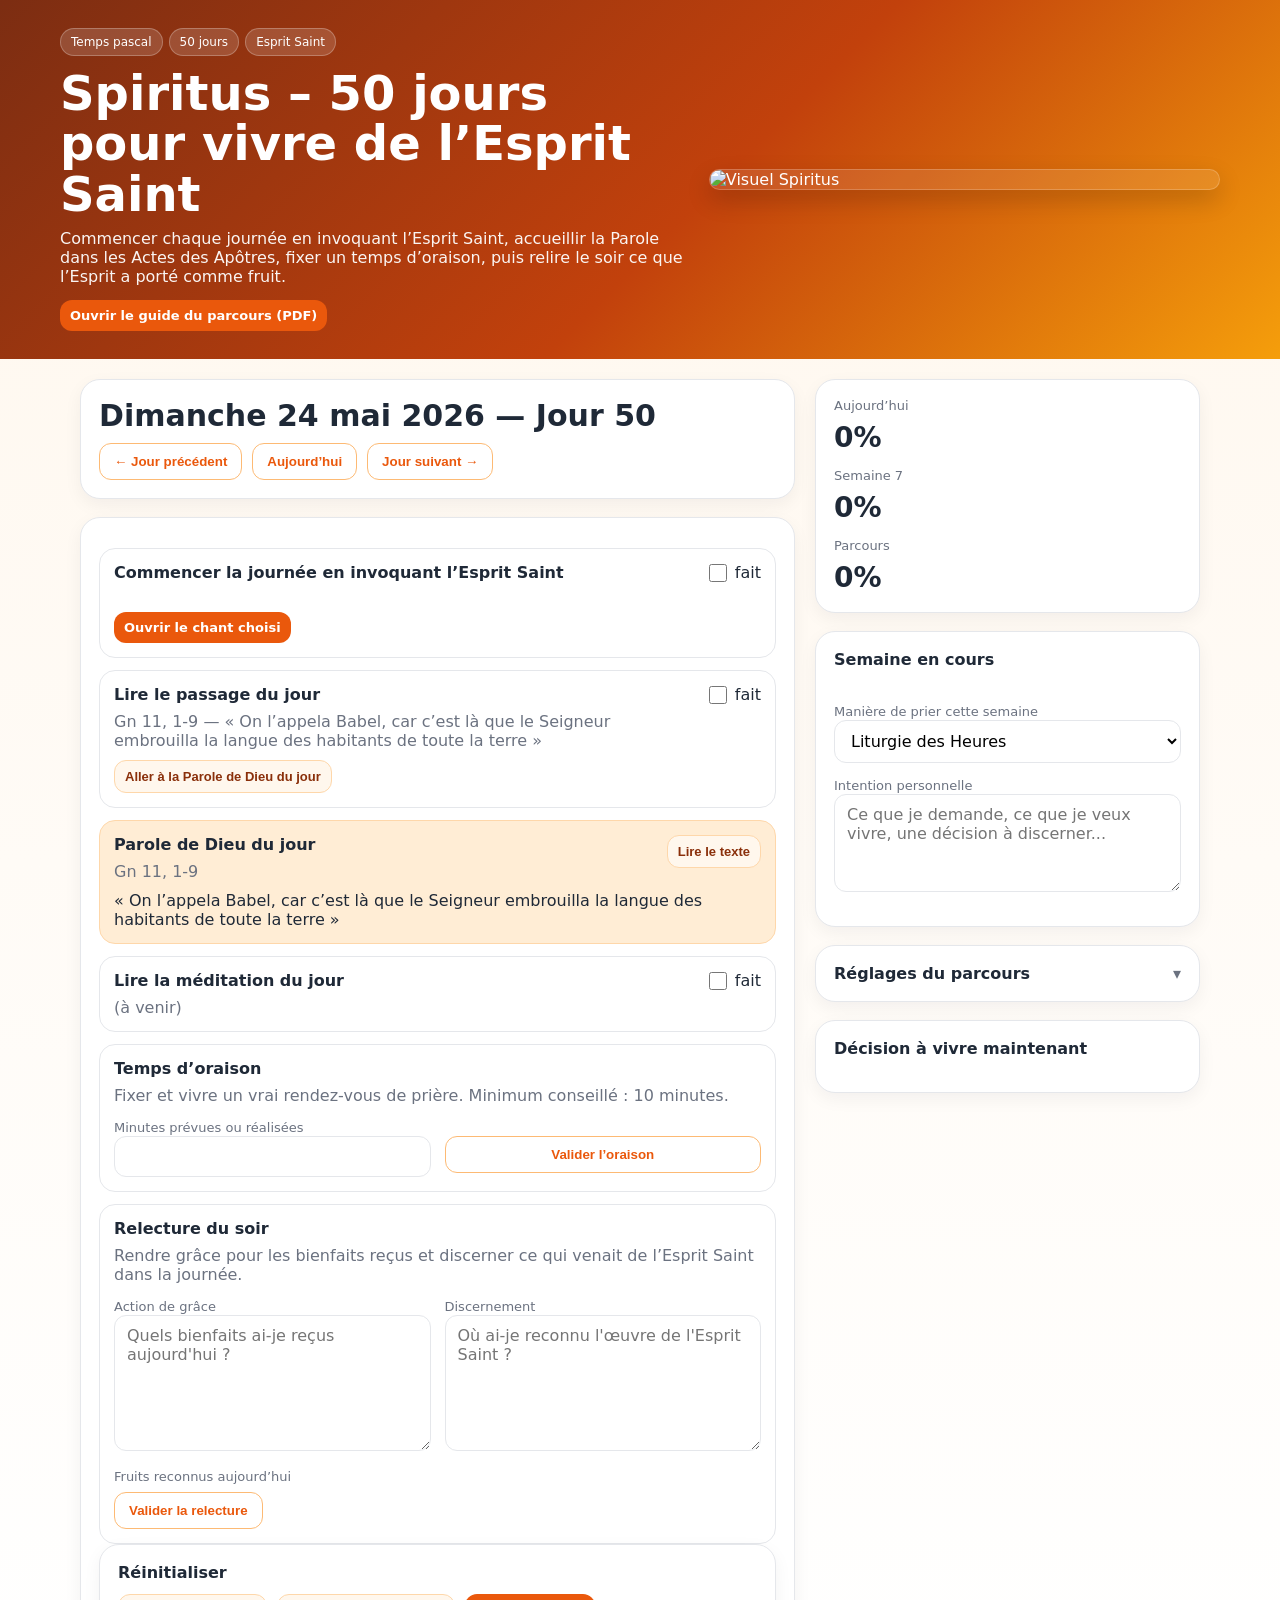
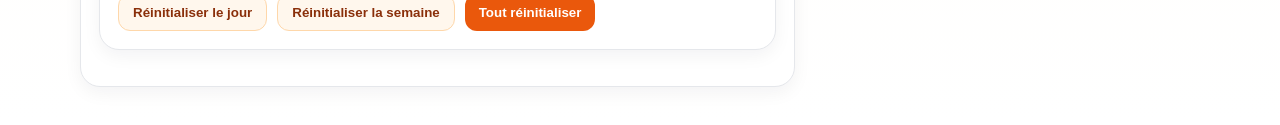
==== commit 2cef925b: "Update index for date du jour" ====
--- a/index.html
+++ b/index.html
@@ -5,6 +5,7 @@
   <meta name="viewport" content="width=device-width, initial-scale=1.0" />
   <title>Spiritus – 50 jours pour vivre de l’Esprit Saint</title>
 
+  
   <link rel="manifest" href="manifest.json">
   <meta name="theme-color" content="#7b1c0a">
   <meta name="apple-mobile-web-app-capable" content="yes">
@@ -219,6 +220,98 @@
     </div>
   </main>
 
+<script src="spiritusContent.js"></script>
+
+<script>
+(function () {
+  try {
+    const STORAGE_KEY = "spiritus-static-v5";
+    const FIXED_START_DATE = "2026-04-05";
+    const TOTAL_DAYS = 50;
+
+    function getJourneyDay() {
+      const parts = FIXED_START_DATE.split("-").map(Number);
+      const start = new Date(parts[0], parts[1] - 1, parts[2]);
+      const now = new Date();
+      const today = new Date(now.getFullYear(), now.getMonth(), now.getDate());
+      let diff = Math.round((today - start) / 86400000);
+      if (diff < 0) diff = 0;
+      if (diff > TOTAL_DAYS - 1) diff = TOTAL_DAYS - 1;
+      return diff + 1;
+    }
+
+    function getWeek(day) {
+      return Math.min(7, Math.ceil(day / 7));
+    }
+
+    function formatFrenchDate(iso) {
+      const d = new Date(iso + "T00:00:00");
+      return d.toLocaleDateString("fr-FR", {
+        weekday: "long",
+        day: "numeric",
+        month: "long",
+        year: "numeric"
+      });
+    }
+
+    function capitalize(s) {
+      return s ? s.charAt(0).toUpperCase() + s.slice(1) : s;
+    }
+
+    const currentDay = getJourneyDay();
+
+    // 1) force localStorage before app.js
+    let data = {};
+    try {
+      const raw = localStorage.getItem(STORAGE_KEY);
+      if (raw) data = JSON.parse(raw) || {};
+    } catch (e) {}
+    data.currentDay = currentDay;
+    localStorage.setItem(STORAGE_KEY, JSON.stringify(data));
+
+    // 2) prefill visible UI immediately, before app.js render
+    if (window.SPIRITUS_CONTENT && window.SPIRITUS_CONTENT[currentDay - 1]) {
+      const content = window.SPIRITUS_CONTENT[currentDay - 1];
+      const week = getWeek(currentDay);
+
+      const dateTitle = document.getElementById("dateTitle");
+      if (dateTitle) {
+        dateTitle.textContent = capitalize(formatFrenchDate(content.date)) + " — Jour " + currentDay;
+      }
+
+      const readingPreview = document.getElementById("readingPreview");
+      if (readingPreview) {
+        readingPreview.textContent = content.reference + " — " + content.excerpt;
+      }
+
+      const readingRef = document.getElementById("readingRef");
+      if (readingRef) {
+        readingRef.textContent = content.reference;
+      }
+
+      const readingExcerpt = document.getElementById("readingExcerpt");
+      if (readingExcerpt) {
+        readingExcerpt.textContent = content.excerpt;
+      }
+
+      const meditationText = document.getElementById("meditationText");
+      if (meditationText) {
+        meditationText.textContent = content.meditation || "(à venir)";
+      }
+
+      const weekLabel = document.getElementById("weekLabel");
+      if (weekLabel) {
+        weekLabel.textContent = "Semaine " + week;
+      }
+    }
+  } catch (e) {
+    console.error("Bootstrap Spiritus failed:", e);
+  }
+})();
+</script>
+
+<script src="app.js"></script>
+
   <script src="spiritusContent.js"></script>
   <script src="app.js"></script>
 </body>
--- a/style.css
+++ b/style.css
@@ -1,66 +1,33 @@
-
 :root{--ink:#1f2937;--muted:#6b7280;--line:#e5e7eb;--brand:#8a2f0a;--brand-2:#ea580c;--soft:#ffedd5;--ok:#166534;--ok-bg:#dcfce7;--warn:#92400e;--warn-bg:#fef3c7}
 *{box-sizing:border-box}html{scroll-behavior:smooth}
 body{margin:0;font-family:Inter,ui-sans-serif,system-ui,-apple-system,BlinkMacSystemFont,"Segoe UI",sans-serif;color:var(--ink);background:linear-gradient(180deg,#fff7ed 0%,#ffffff 100%)}
-.hero{background:linear-gradient(135deg,#7c2d12 0%, #c2410c 55%, #f59e0b 100%);color:white;padding:28px 20px}
-.hero-inner,.page{max-width:1160px;margin:0 auto}
-.hero-inner{display:grid;grid-template-columns:1.1fr .9fr;gap:24px;align-items:center}
-.hero-copy h1{margin:12px 0 10px;font-size:clamp(30px,5vw,48px);line-height:1.05}
-.hero-copy p{margin:0;max-width:760px;opacity:.95}
+.hero{background:linear-gradient(135deg,#7c2d12 0%,#c2410c 55%,#f59e0b 100%);color:#fff;padding:28px 20px}
+.hero-inner,.page{max-width:1160px;margin:0 auto}.hero-inner{display:grid;grid-template-columns:1.1fr .9fr;gap:24px;align-items:center}
+.hero-copy h1{margin:12px 0 10px;font-size:clamp(30px,5vw,48px);line-height:1.05}.hero-copy p{margin:0;max-width:760px;opacity:.95}
 .hero-image{width:100%;max-height:320px;object-fit:cover;border-radius:26px;border:1px solid rgba(255,255,255,.2);box-shadow:0 10px 25px rgba(0,0,0,.18);background:rgba(255,255,255,.1)}
-.hero-actions{margin-top:14px}
-.page{padding:20px}
-.layout{display:grid;grid-template-columns:1.3fr .7fr;gap:20px}
+.hero-actions{margin-top:14px}.page{padding:20px}.layout{display:grid;grid-template-columns:1.3fr .7fr;gap:20px}
 @media (max-width:980px){.hero-inner{grid-template-columns:1fr}.layout{grid-template-columns:1fr}.hero-image{max-height:none}}
 .card{background:#fff;border:1px solid var(--line);border-radius:20px;box-shadow:0 6px 18px rgba(15,23,42,.05);padding:18px;margin-bottom:18px}
 h2{margin:0;font-size:30px}.stats{display:grid;gap:14px}.stat strong{display:block;font-size:28px;margin-top:8px}.label{font-size:13px;color:var(--muted)}
 .topbar{display:flex;gap:10px;flex-wrap:wrap;align-items:center;justify-content:space-between}.nav{display:flex;gap:10px;flex-wrap:wrap}
 button,.inline-link{border:none;background:var(--brand-2);color:#fff;padding:10px 14px;border-radius:12px;cursor:pointer;font-weight:600;text-decoration:none;display:inline-block}
-button.secondary{background:white;color:var(--brand-2);border:1px solid #fdba74}
-button.ghost{background:#fff7ed;color:var(--brand);border:1px solid #fed7aa}
-button.small,.inline-link{padding:8px 10px;font-size:13px}
-button.full{width:100%}
-.badges{display:flex;flex-wrap:wrap;gap:6px}
-.badge{display:inline-block;padding:6px 10px;border-radius:999px;border:1px solid var(--line);background:#fff;font-size:12px}
-.hero-badge{background:rgba(255,255,255,.15);border-color:rgba(255,255,255,.25);color:white}
-.badge.warn{background:var(--warn-bg); color:var(--warn); border-color:#fcd34d}
-.badge.ok{background:var(--ok-bg); color:var(--ok); border-color:#86efac}
-.task{border:1px solid var(--line);border-radius:16px;padding:14px;margin-top:12px;background:#fff}
-.taskhead{display:flex;gap:14px;align-items:flex-start;justify-content:space-between}
-.task-title{font-weight:700}.task p{margin:8px 0 0;color:var(--muted)}.task-actions{margin-top:10px}
-.grow{flex:1;min-width:0}
-.scripture{background:var(--soft);border:1px solid #fed7aa}
-.reading-excerpt{margin-top:10px}
-.scripture-full{white-space:pre-wrap;background:#fff;border:1px solid var(--line);border-radius:14px;padding:14px;margin-top:12px;line-height:1.65}
+button.secondary{background:#fff;color:var(--brand-2);border:1px solid #fdba74}button.ghost{background:#fff7ed;color:var(--brand);border:1px solid #fed7aa}button.small,.inline-link{padding:8px 10px;font-size:13px}button.full{width:100%}
+.badges{display:flex;flex-wrap:wrap;gap:6px}.badge{display:inline-block;padding:6px 10px;border-radius:999px;border:1px solid var(--line);background:#fff;font-size:12px}
+.hero-badge{background:rgba(255,255,255,.15);border-color:rgba(255,255,255,.25);color:#fff}.badge.warn{background:var(--warn-bg);color:var(--warn);border-color:#fcd34d}.badge.ok{background:var(--ok-bg);color:var(--ok);border-color:#86efac}
+.task{border:1px solid var(--line);border-radius:16px;padding:14px;margin-top:12px;background:#fff}.taskhead{display:flex;gap:14px;align-items:flex-start;justify-content:space-between}
+.task-title{font-weight:700}.task p{margin:8px 0 0;color:var(--muted)}.task-actions{margin-top:10px}.grow{flex:1;min-width:0}
+.scripture{background:var(--soft);border:1px solid #fed7aa}.reading-excerpt{margin-top:10px}
+.scripture-full{white-space:normal;background:#fff;border:1px solid var(--line);border-radius:14px;padding:14px;margin-top:12px;line-height:1.7}
 .hidden{display:none!important}
 textarea,select,input:not([type="checkbox"]){width:100%;border:1px solid var(--line);border-radius:12px;padding:10px 12px;font:inherit;background:#fff}
 input[type="checkbox"]{width:18px;height:18px;min-width:18px;min-height:18px;margin:0}
-.two{display:grid;grid-template-columns:1fr 1fr;gap:14px;margin-top:12px}
-@media (max-width:700px){.two{grid-template-columns:1fr}}
-.week-grid{display:grid;grid-template-columns:repeat(7,1fr);gap:8px}
-.daychip{border:1px solid var(--line);border-radius:14px;background:#fff;padding:10px 8px;text-align:center;cursor:pointer}
-.daychip.active{background:#fff7ed;border-color:#fb923c}
-.muted{color:var(--muted)}.top-space{margin-top:12px}
-.fruits-wrap{margin-top:14px}
-.fruits-grid{display:grid;grid-template-columns:repeat(auto-fit,minmax(180px,1fr));gap:8px;margin-top:8px;align-items:stretch}
-.fruit-item{border:1px solid #fed7aa;border-radius:12px;background:#fff;padding:10px;display:flex;gap:8px;align-items:center;width:100%;min-width:0;justify-content:flex-start}
-.fruit-item.active{background:#fff7ed}
-.fruit-item span{min-width:0;overflow-wrap:anywhere;word-break:break-word}
-.checkline{display:flex;gap:8px;align-items:center;white-space:nowrap}
-.fixed-check input[type="checkbox"]{width:18px;height:18px;min-width:18px;min-height:18px;flex:0 0 18px;margin:0}
+.two{display:grid;grid-template-columns:1fr 1fr;gap:14px;margin-top:12px}@media (max-width:700px){.two{grid-template-columns:1fr}}
+.week-grid{display:grid;grid-template-columns:repeat(7,1fr);gap:8px}.daychip{border:1px solid var(--line);border-radius:14px;background:#fff;padding:10px 8px;text-align:center;cursor:pointer}.daychip.active{background:#fff7ed;border-color:#fb923c}
+.muted{color:var(--muted)}.top-space{margin-top:12px}.fruits-wrap{margin-top:14px}
+.fruits-grid{display:grid;grid-template-columns:repeat(auto-fit,minmax(180px,1fr));gap:8px;margin-top:8px;align-items:stretch}.fruit-item{border:1px solid #fed7aa;border-radius:12px;background:#fff;padding:10px;display:flex;gap:8px;align-items:center;width:100%;min-width:0;justify-content:flex-start}.fruit-item.active{background:#fff7ed}.fruit-item span{min-width:0;overflow-wrap:anywhere;word-break:break-word}
+.checkline{display:flex;gap:8px;align-items:center;white-space:nowrap}.fixed-check input[type="checkbox"]{width:18px;height:18px;min-width:18px;min-height:18px;flex:0 0 18px;margin:0}
 .setting-note{color:var(--muted);font-size:14px;background:#f9fafb;border:1px solid var(--line);border-radius:12px;padding:10px 12px}
 .settings-summary{cursor:pointer;font-weight:700;list-style:none}.settings-summary::-webkit-details-marker{display:none}.settings-summary::after{content:"▾";float:right;color:var(--muted)}.settings-details[open] .settings-summary::after{content:"▴"}
-.gift-quote-box{margin-top:12px;padding-top:8px}
-.gift-quote{font-style:italic;line-height:1.55;color:#7c2d12}
-.gift-ref{display:block;margin-top:6px;color:var(--muted);font-size:13px}
-.chant-page{max-width:1000px;margin:0 auto;padding:24px}
-.chant-card{background:#fff;border:1px solid var(--line);border-radius:20px;padding:18px;box-shadow:0 6px 18px rgba(15,23,42,.05)}
-.chant-image{width:100%;border-radius:16px;border:1px solid var(--line)}
-
-.modal{position:fixed;inset:0;background:rgba(15,23,42,.45);display:flex;align-items:center;justify-content:center;padding:20px;z-index:2000}
-.modal-card{width:min(100%,420px);background:#fff;border-radius:22px;padding:22px;box-shadow:0 20px 60px rgba(15,23,42,.25);border:1px solid var(--line)}
-.modal-card h3{margin:0 0 10px;font-size:24px}
-.modal-card p{margin:0;color:var(--ink);line-height:1.5}
-.modal-actions{display:flex;justify-content:flex-end;gap:10px;margin-top:18px;flex-wrap:wrap}
-
-@media (max-width:640px){.fruits-grid{grid-template-columns:1fr}}
+.gift-quote-box{margin-top:12px;padding-top:8px}.gift-quote{font-style:italic;line-height:1.55;color:#7c2d12}.gift-ref{display:block;margin-top:6px;color:var(--muted);font-size:13px}
+.chant-page{max-width:1000px;margin:0 auto;padding:24px}.chant-card{background:#fff;border:1px solid var(--line);border-radius:20px;padding:18px;box-shadow:0 6px 18px rgba(15,23,42,.05)}.chant-image{width:100%;border-radius:16px;border:1px solid var(--line)}
+@media (max-width:640px){.fruits-grid{grid-template-columns:1fr}}
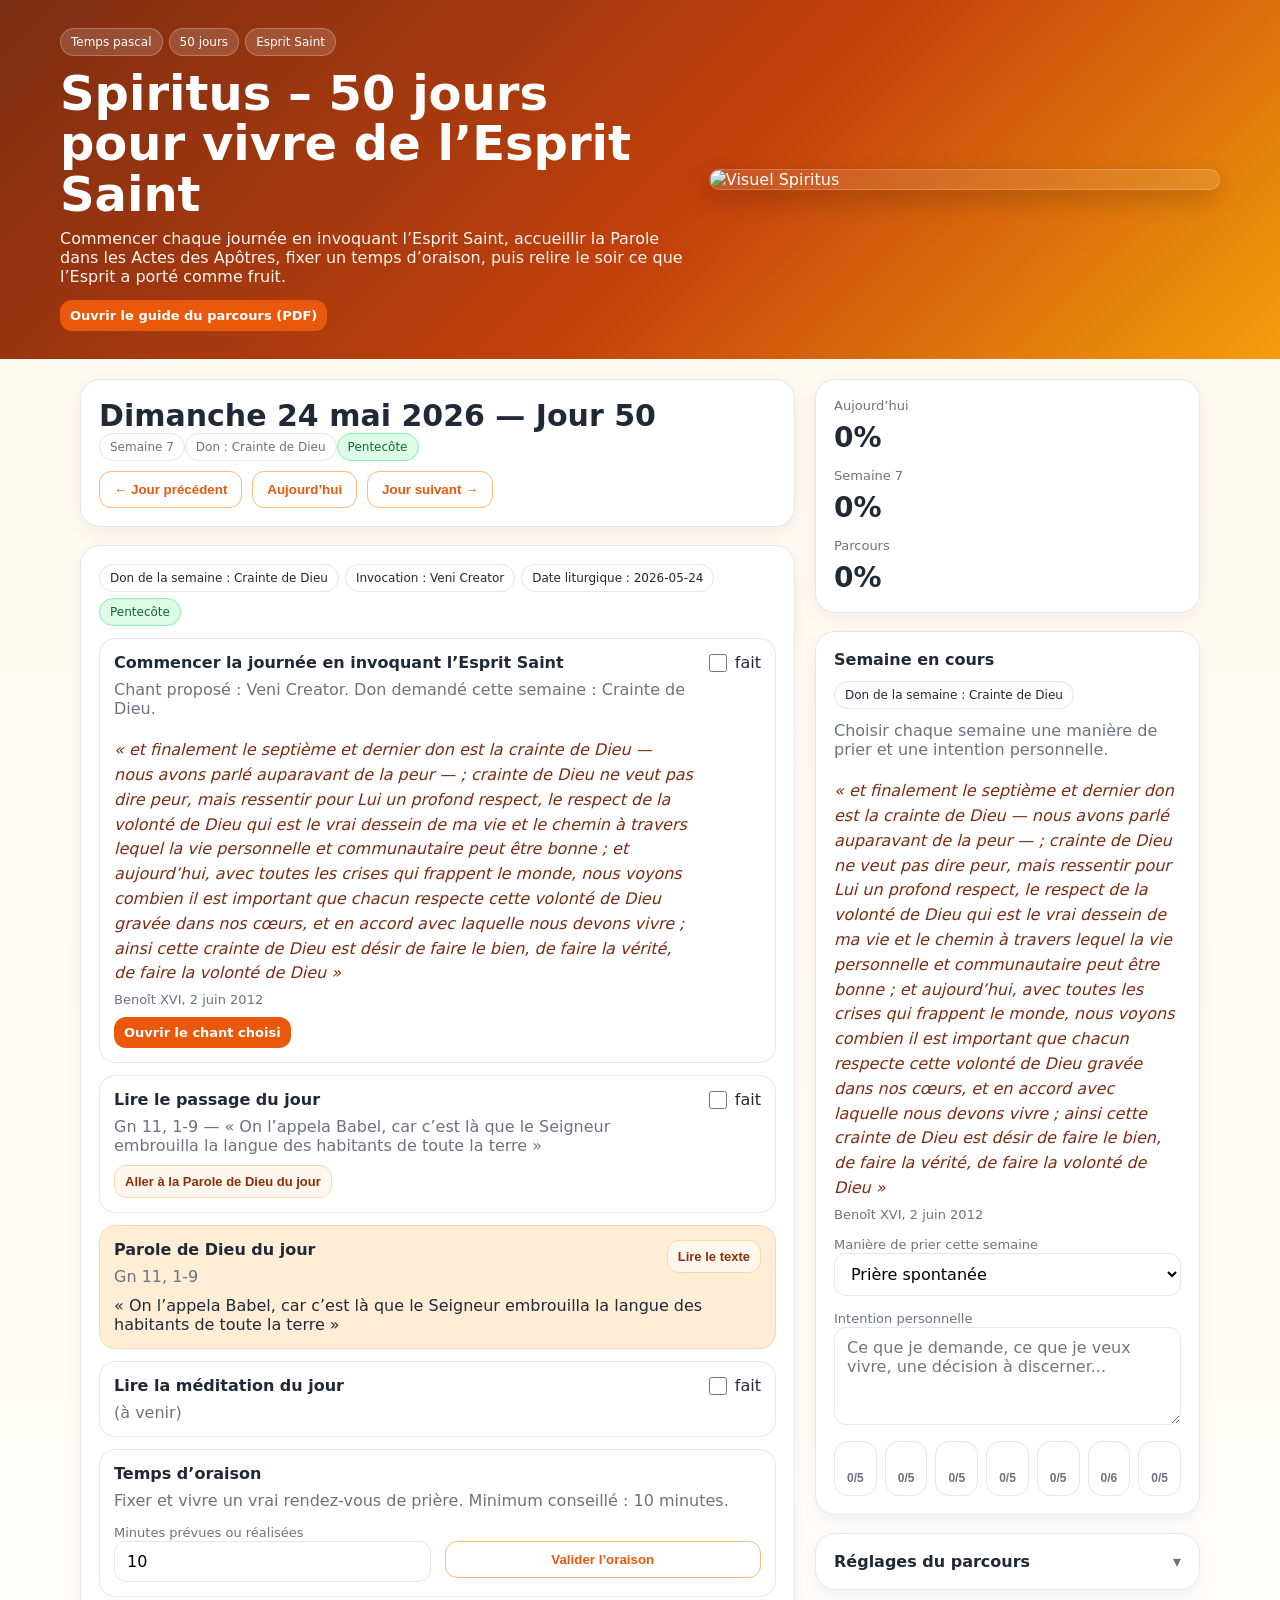
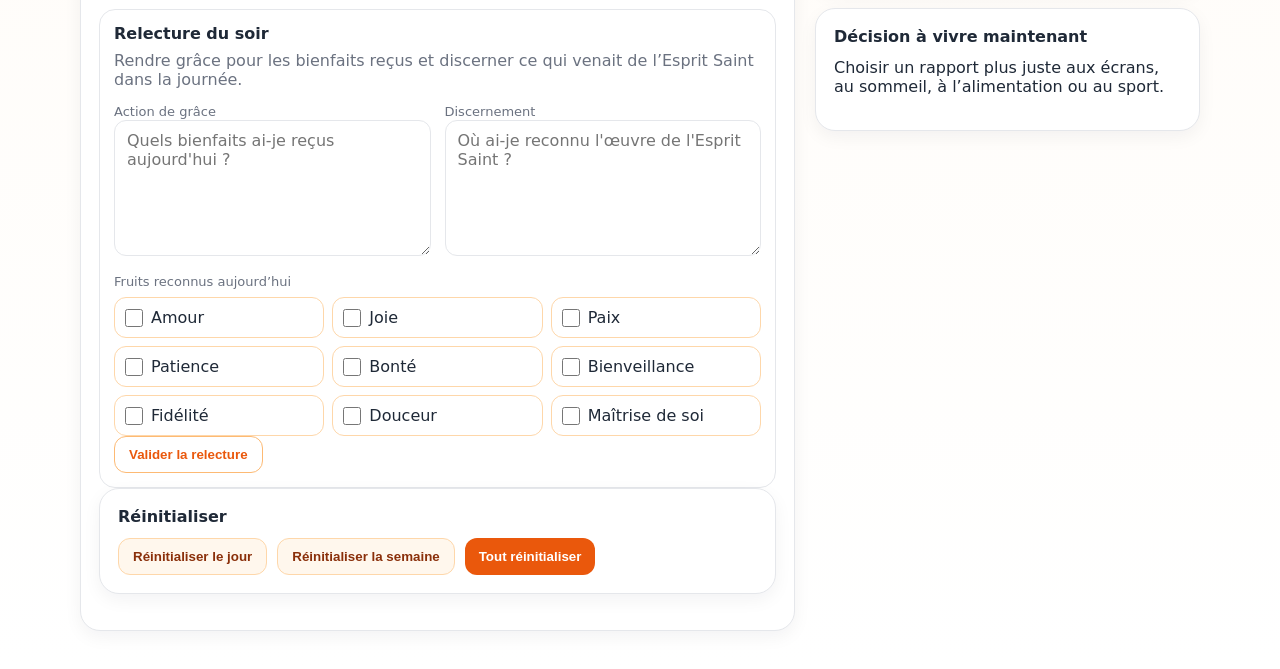
==== commit 0102e08d: "Correction bug" ====
--- a/index.html
+++ b/index.html
@@ -222,97 +222,7 @@
 
 <script src="spiritusContent.js"></script>
 
-<script>
-(function () {
-  try {
-    const STORAGE_KEY = "spiritus-static-v5";
-    const FIXED_START_DATE = "2026-04-05";
-    const TOTAL_DAYS = 50;
-
-    function getJourneyDay() {
-      const parts = FIXED_START_DATE.split("-").map(Number);
-      const start = new Date(parts[0], parts[1] - 1, parts[2]);
-      const now = new Date();
-      const today = new Date(now.getFullYear(), now.getMonth(), now.getDate());
-      let diff = Math.round((today - start) / 86400000);
-      if (diff < 0) diff = 0;
-      if (diff > TOTAL_DAYS - 1) diff = TOTAL_DAYS - 1;
-      return diff + 1;
-    }
-
-    function getWeek(day) {
-      return Math.min(7, Math.ceil(day / 7));
-    }
-
-    function formatFrenchDate(iso) {
-      const d = new Date(iso + "T00:00:00");
-      return d.toLocaleDateString("fr-FR", {
-        weekday: "long",
-        day: "numeric",
-        month: "long",
-        year: "numeric"
-      });
-    }
-
-    function capitalize(s) {
-      return s ? s.charAt(0).toUpperCase() + s.slice(1) : s;
-    }
-
-    const currentDay = getJourneyDay();
-
-    // 1) force localStorage before app.js
-    let data = {};
-    try {
-      const raw = localStorage.getItem(STORAGE_KEY);
-      if (raw) data = JSON.parse(raw) || {};
-    } catch (e) {}
-    data.currentDay = currentDay;
-    localStorage.setItem(STORAGE_KEY, JSON.stringify(data));
-
-    // 2) prefill visible UI immediately, before app.js render
-    if (window.SPIRITUS_CONTENT && window.SPIRITUS_CONTENT[currentDay - 1]) {
-      const content = window.SPIRITUS_CONTENT[currentDay - 1];
-      const week = getWeek(currentDay);
-
-      const dateTitle = document.getElementById("dateTitle");
-      if (dateTitle) {
-        dateTitle.textContent = capitalize(formatFrenchDate(content.date)) + " — Jour " + currentDay;
-      }
-
-      const readingPreview = document.getElementById("readingPreview");
-      if (readingPreview) {
-        readingPreview.textContent = content.reference + " — " + content.excerpt;
-      }
-
-      const readingRef = document.getElementById("readingRef");
-      if (readingRef) {
-        readingRef.textContent = content.reference;
-      }
-
-      const readingExcerpt = document.getElementById("readingExcerpt");
-      if (readingExcerpt) {
-        readingExcerpt.textContent = content.excerpt;
-      }
-
-      const meditationText = document.getElementById("meditationText");
-      if (meditationText) {
-        meditationText.textContent = content.meditation || "(à venir)";
-      }
-
-      const weekLabel = document.getElementById("weekLabel");
-      if (weekLabel) {
-        weekLabel.textContent = "Semaine " + week;
-      }
-    }
-  } catch (e) {
-    console.error("Bootstrap Spiritus failed:", e);
-  }
-})();
-</script>
 
 <script src="app.js"></script>
-
-  <script src="spiritusContent.js"></script>
-  <script src="app.js"></script>
 </body>
 </html>
